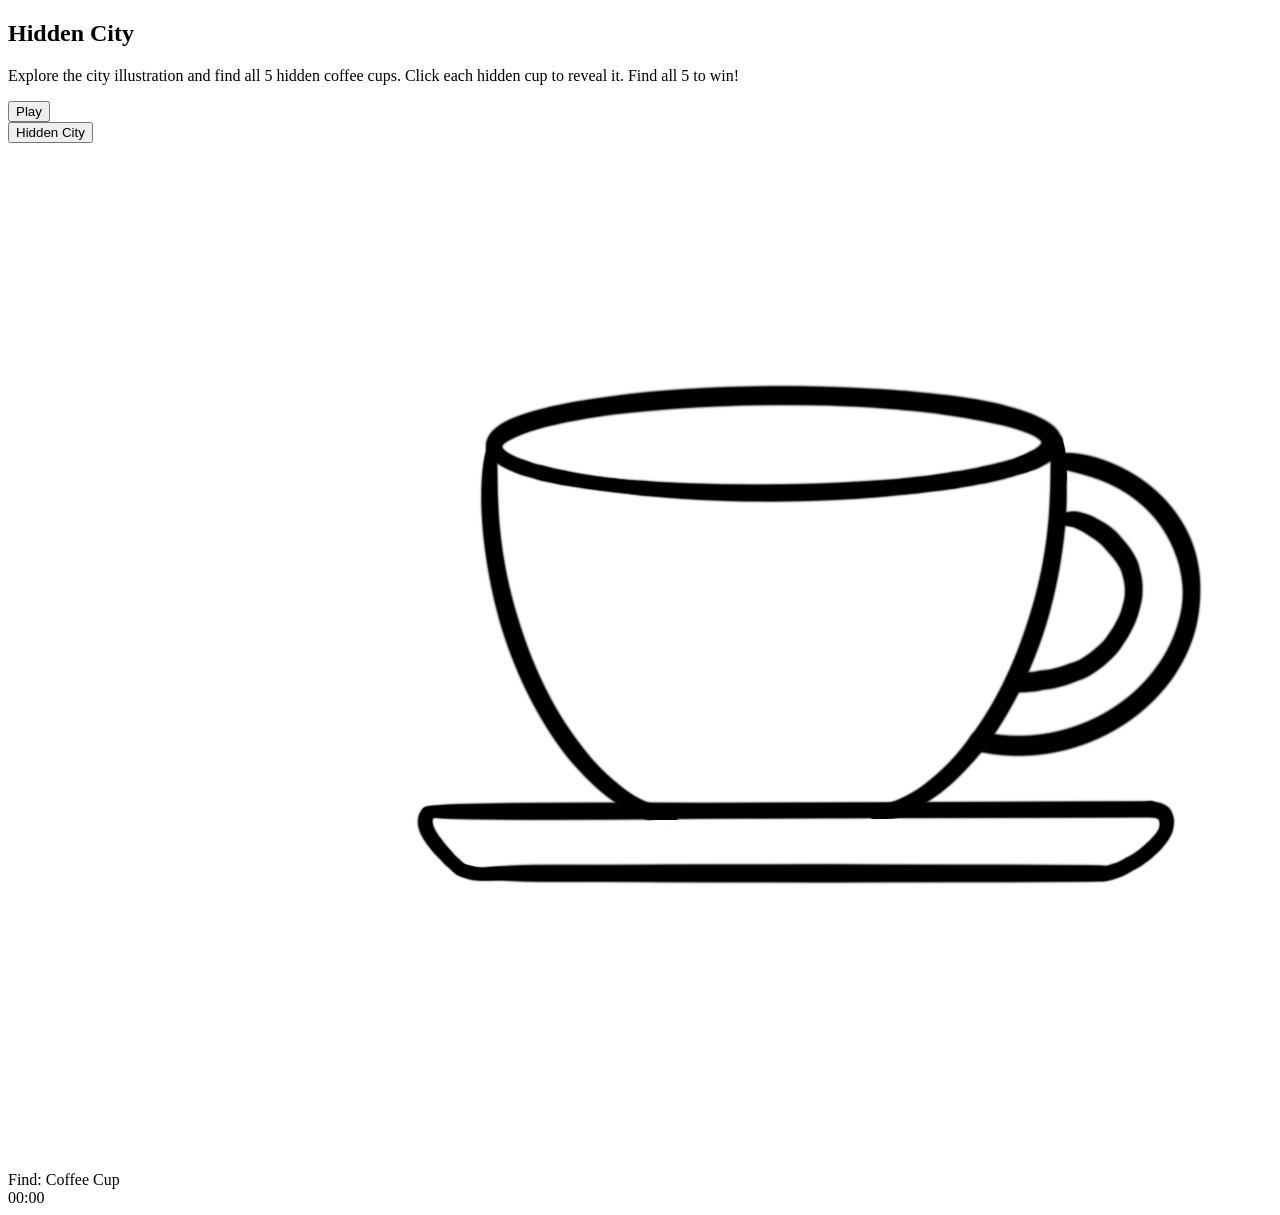
==== idex.html @ 5c89d824 "html build" ====
<!DOCTYPE html>
<html lang="en">
  <head>
    <meta charset="UTF-8" />
    <meta name="viewport" content="width=device-width, initial-scale=1.0" />
    <title>Hidden City - Prototype</title>
  </head>
  <body>
    <main class="app">
      <!-- Home page -->
      <section id="home-screen" class="screen">
        <div class="home-panel">
          <h1 id="title">Hidden City</h1>
          <p id="description">
            Explore the city illustration and find all 5 hidden coffee cups.
            Click each hidden cup to reveal it. Find all 5 to win!
          </p>
          <button id="start-button" class="start-button">Play</button>
        </div>
      </section>

      <!-- Game Page -->
      <section id="game-screen" class="screen hidden" aria-hidden="true">
        <div class="title-container">
          <header class="header-left">
            <button id="homeNav" class="home-nav" title="Back to Home">
              Hidden City
            </button>
            <div class="header-center">
              <div class="hint">
                <img src="hint.png" alt="Hint Icon" class="hint-icon" />
                <div class="hint-label">Find: Coffee Cup</div>
              </div>
            </div>
            <div class="header-right">
              <div id="timer" class="timer" aria-live="polite">00:00</div>
            </div>
          </header>

          <!-- game area -->
          <section class="game-area" id="game-area">
            <div class=""></div>
          </section>
        </div>
      </section>
    </main>
  </body>
</html>
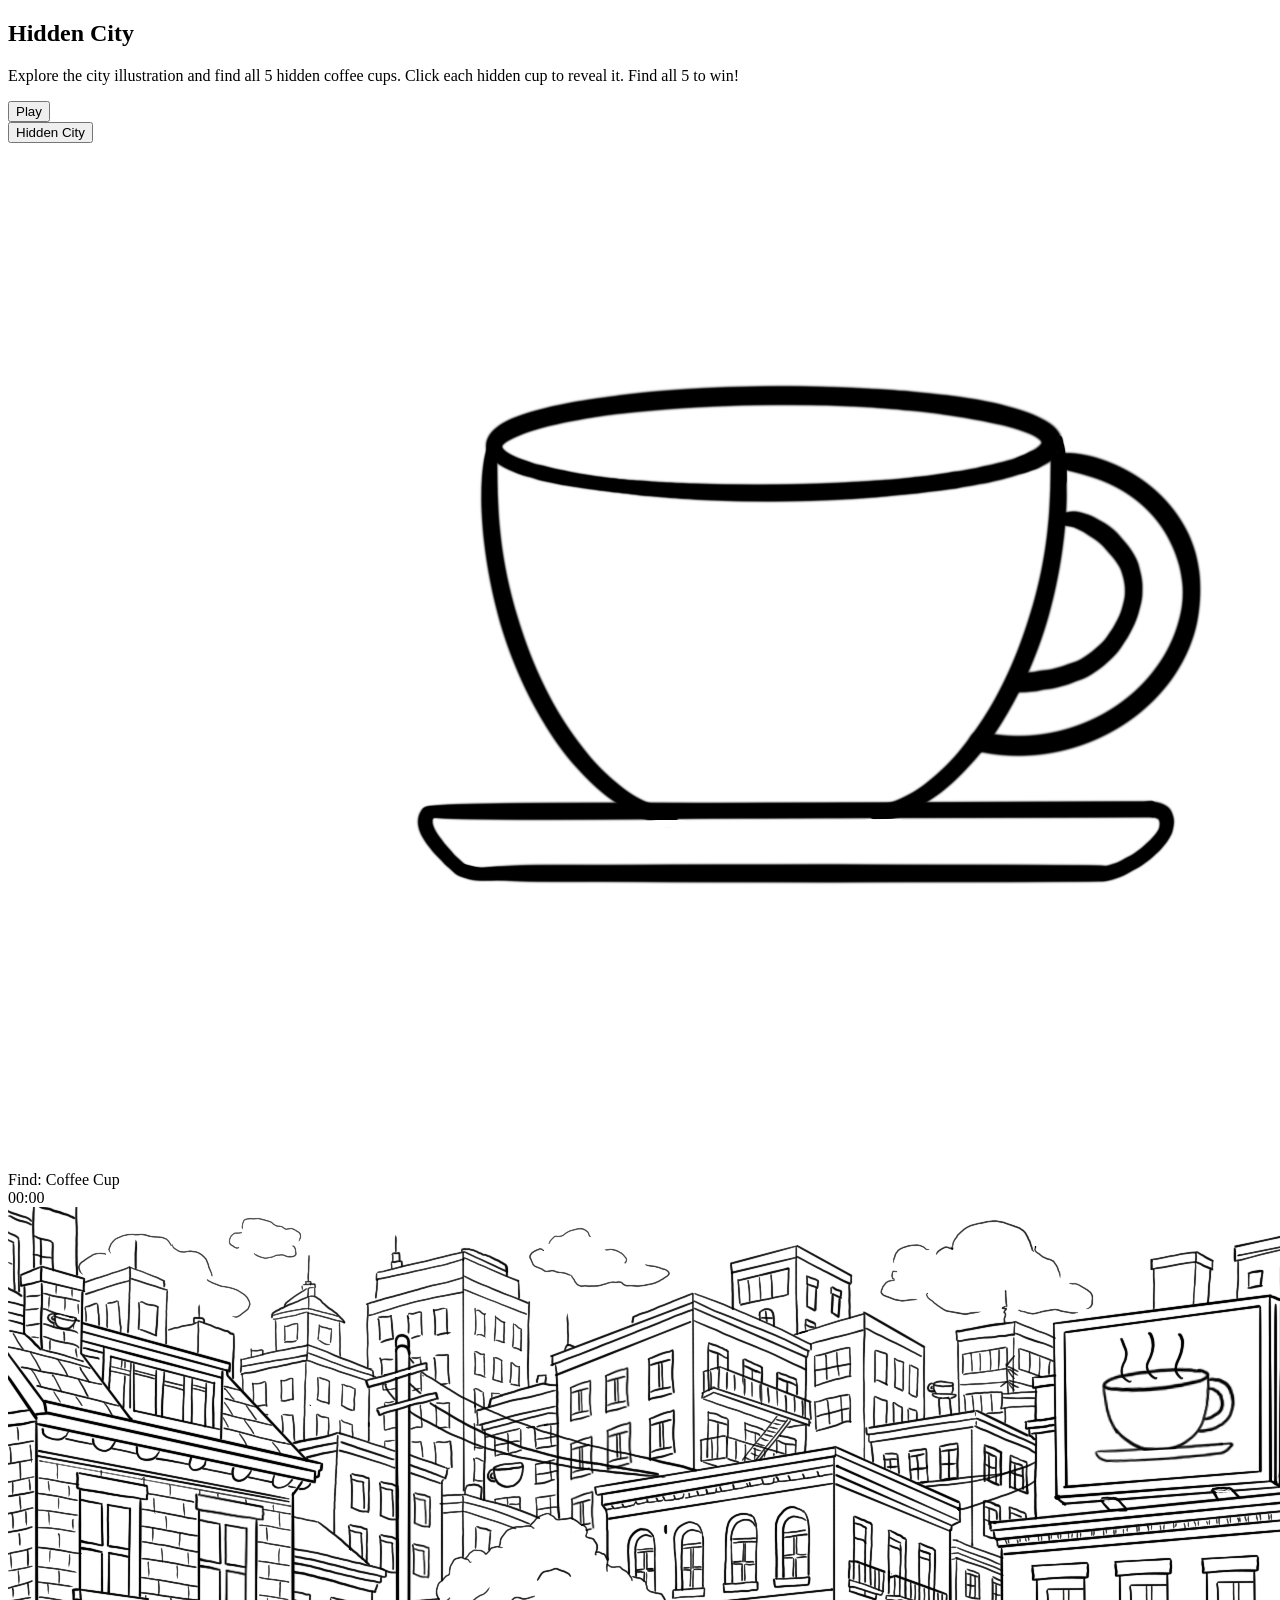
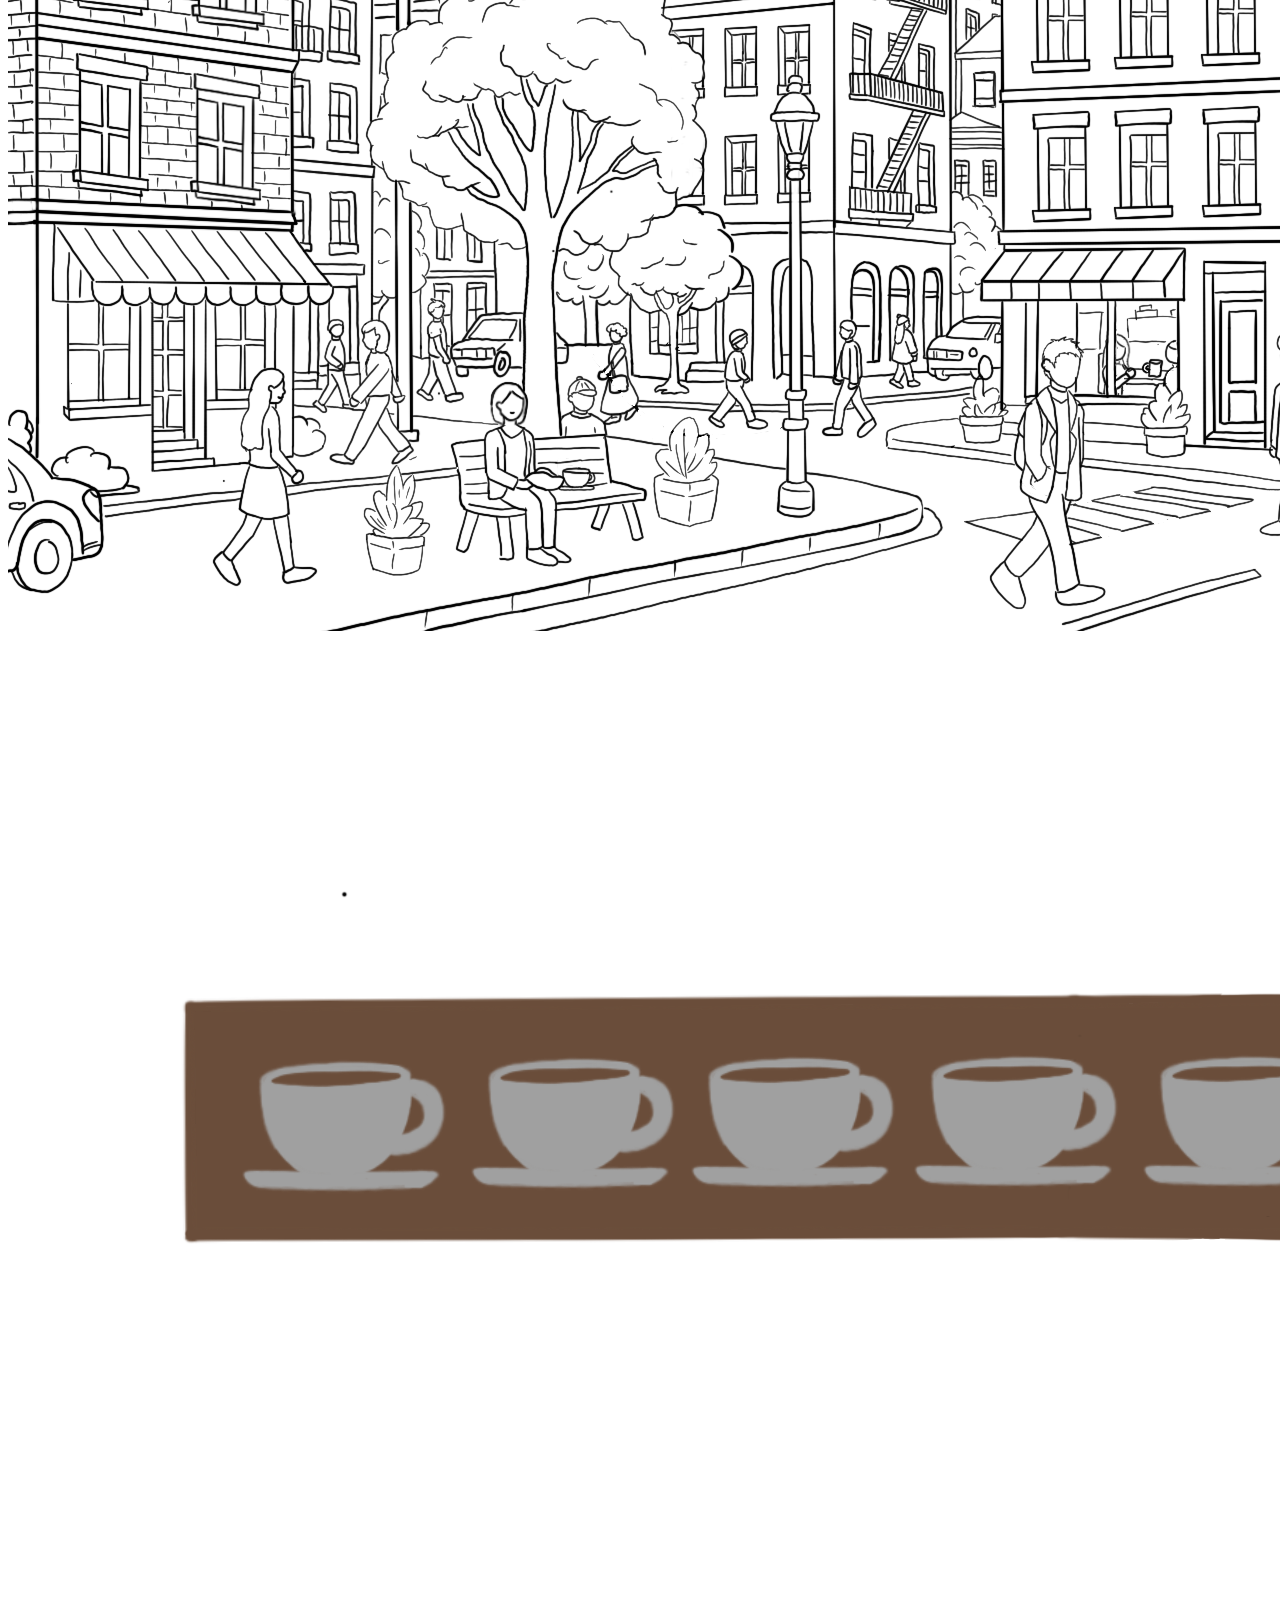
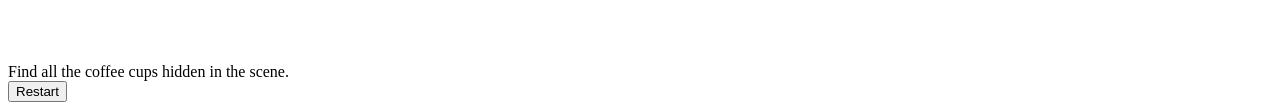
==== commit d880205e: "img upload" ====
--- a/idex.html
+++ b/idex.html
@@ -36,13 +36,44 @@
               <div id="timer" class="timer" aria-live="polite">00:00</div>
             </div>
           </header>
+        </div>
+        <!-- game area -->
+        <section class="game-area" id="game-area">
+          <div class="game-wrapper" id="game-wrapper">
+            <img
+              src="city-illustration.png"
+              alt="City Illustration"
+              class="city-illustration"
+            />
+            <div
+              id="hotspot-layer"
+              class="hotspot-layer"
+              aria-hidden="true"
+            ></div>
+          </div>
 
-          <!-- game area -->
-          <section class="game-area" id="game-area">
-            <div class=""></div>
-          </section>
-        </div>
+          <aside class="hud">
+            <div class="scoreboard">
+              <img
+                src="progress/progress.png"
+                alt="progress"
+                class="scoreboard-img"
+              />
+            </div>
+
+            <div class="message-area">
+              <div id="message" class="message">
+                Find all the coffee cups hidden in the scene.
+              </div>
+            </div>
+
+            <div class="controls">
+              <button id="resetBtn">Restart</button>
+            </div>
+          </aside>
+        </section>
       </section>
+      <!-- instruction -->
     </main>
   </body>
 </html>
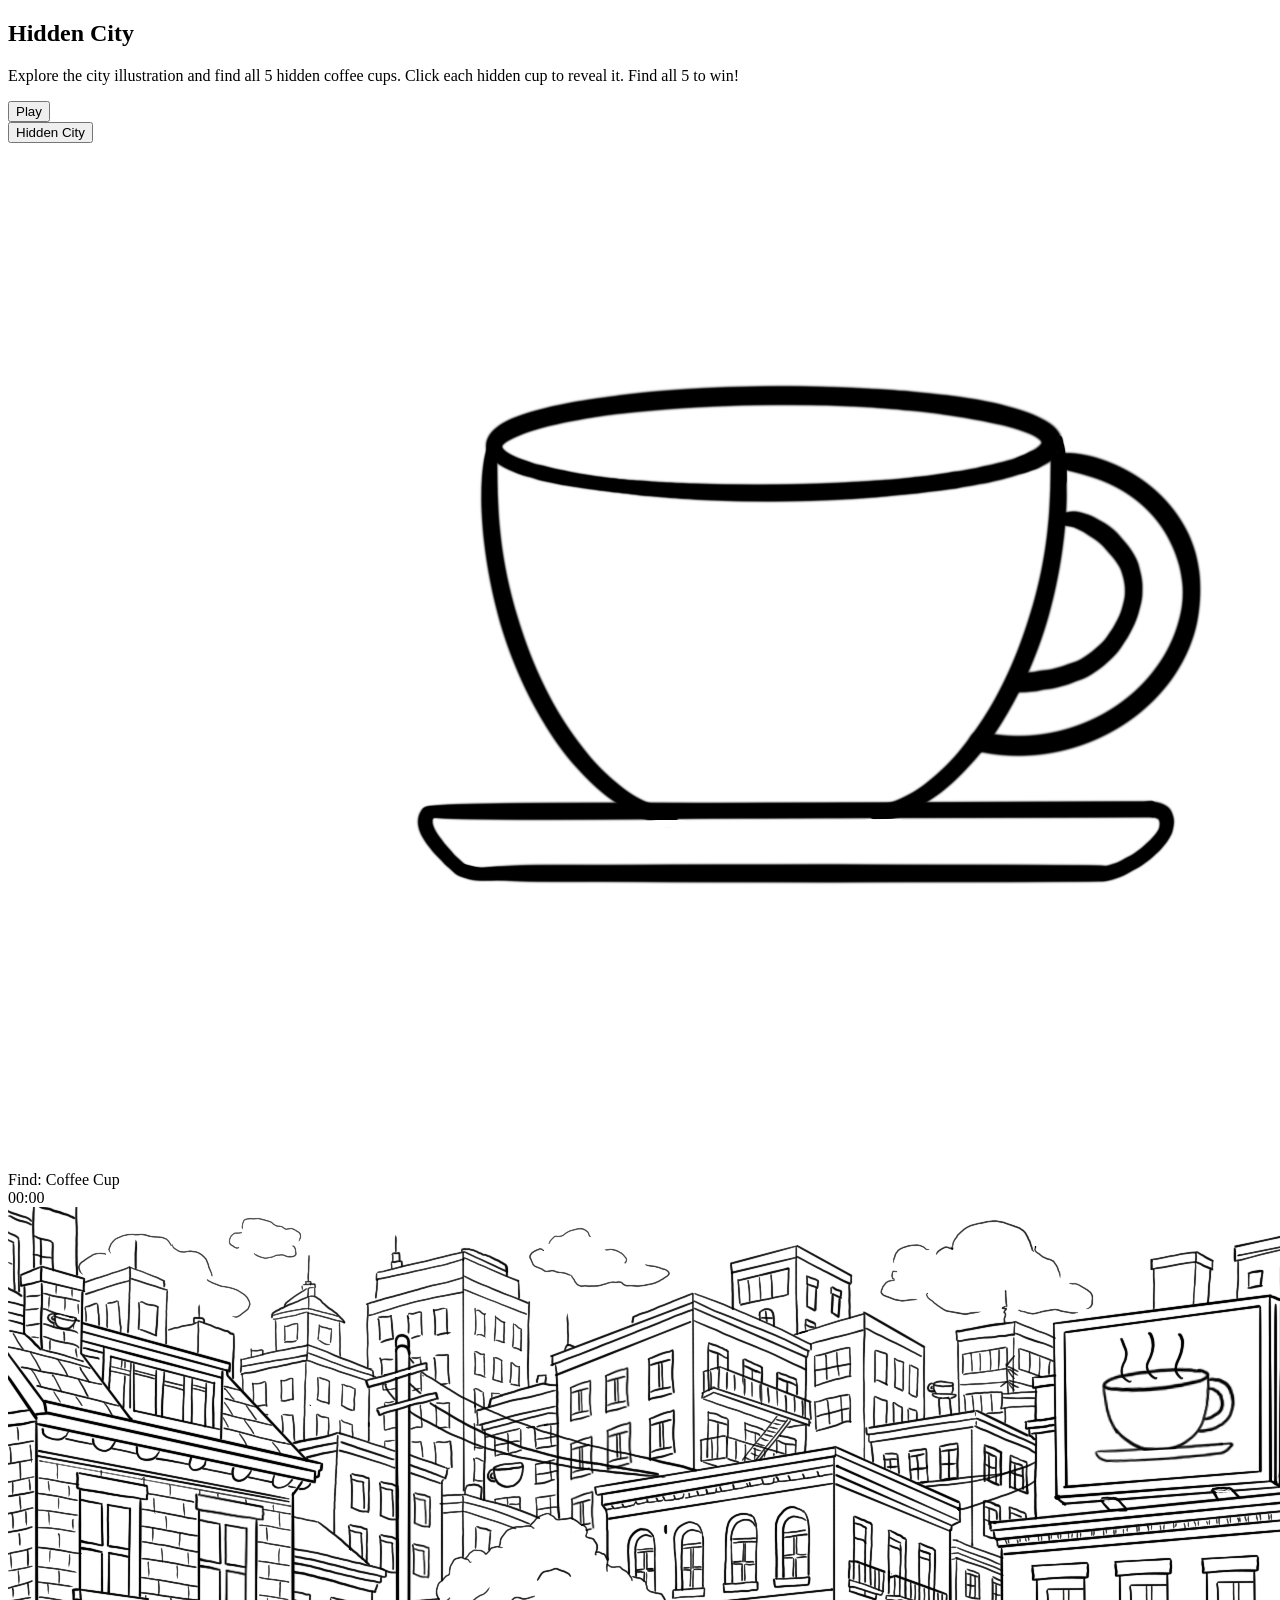
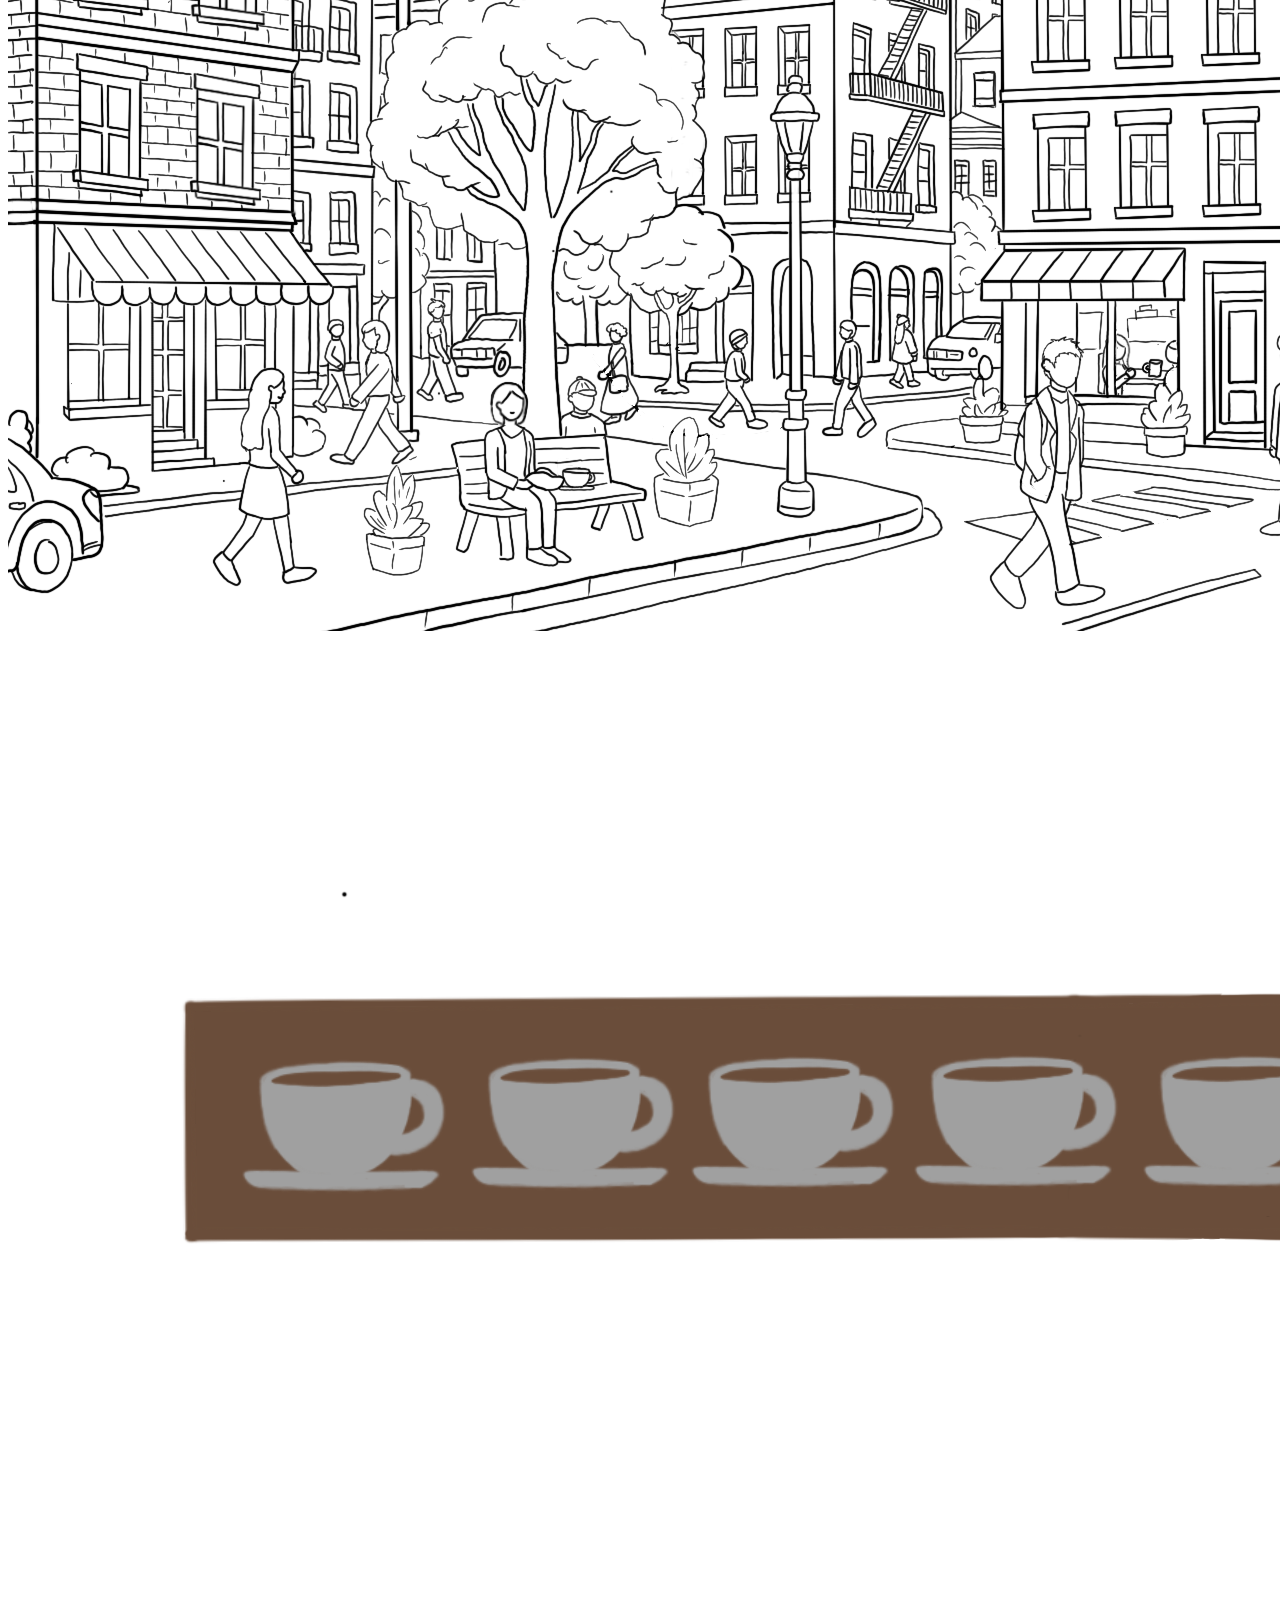
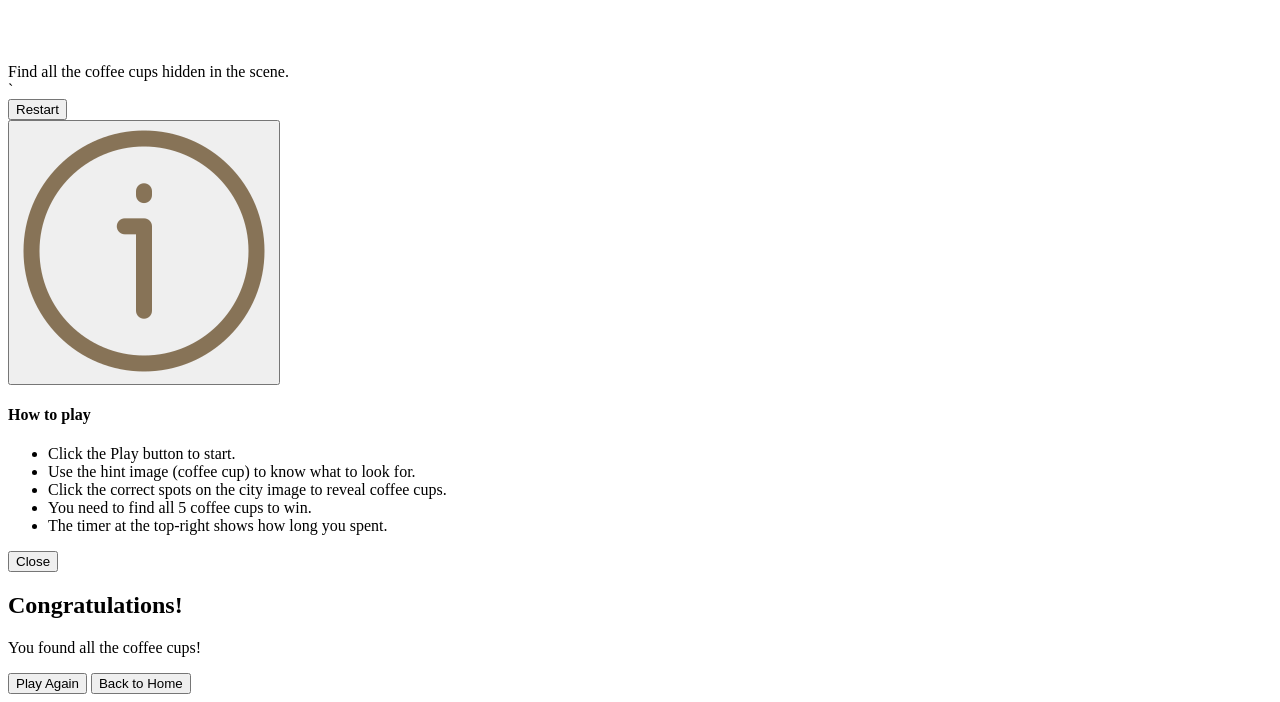
==== commit 9e8b806c: "html update" ====
--- a/idex.html
+++ b/idex.html
@@ -15,17 +15,19 @@
             Explore the city illustration and find all 5 hidden coffee cups.
             Click each hidden cup to reveal it. Find all 5 to win!
           </p>
-          <button id="start-button" class="start-button">Play</button>
+          <button id="start-button" class="btn">Play</button>
         </div>
       </section>
 
       <!-- Game Page -->
       <section id="game-screen" class="screen hidden" aria-hidden="true">
-        <div class="title-container">
-          <header class="header-left">
-            <button id="homeNav" class="home-nav" title="Back to Home">
-              Hidden City
-            </button>
+        <div class="game-container">
+          <header class="game-header">
+            <div class="header-left">
+              <button id="homeNav" class="home-nav" title="Back to Home">
+                Hidden City
+              </button>
+            </div>
             <div class="header-center">
               <div class="hint">
                 <img src="hint.png" alt="Hint Icon" class="hint-icon" />
@@ -37,9 +39,9 @@
             </div>
           </header>
         </div>
-        <!-- game area -->
+        <!-- Game area -->
         <section class="game-area" id="game-area">
-          <div class="game-wrapper" id="game-wrapper">
+          <div class="game-wrapper" id="image-wrapper">
             <img
               src="city-illustration.png"
               alt="City Illustration"
@@ -52,6 +54,7 @@
             ></div>
           </div>
 
+          <!-- Scoreboard -->
           <aside class="hud">
             <div class="scoreboard">
               <img
@@ -61,19 +64,62 @@
               />
             </div>
 
+            <!-- Message -->
             <div class="message-area">
               <div id="message" class="message">
                 Find all the coffee cups hidden in the scene.
               </div>
+              `
             </div>
 
+            <!-- Controls-->
             <div class="controls">
-              <button id="resetBtn">Restart</button>
+              <button id="resetBtn" class="btn">Restart</button>
             </div>
           </aside>
         </section>
       </section>
-      <!-- instruction -->
+      <!-- Instruction -->
+      <button
+        id="intructionBtn"
+        class="intructions-floating"
+        aria-expanded="false"
+        aria-controls="instructionsPanel"
+        aria-label="How to Play"
+      >
+        <img src="instruction.png" alt="Info" class="instructions-img" />
+      </button>
+
+      <!-- Instructions panel -->
+      <div id="instructionsPanel" class="instructions-panel hidden">
+        <h4 id="instrTitle">How to play</h4>
+        <ul>
+          <li>Click the Play button to start.</li>
+          <li>Use the hint image (coffee cup) to know what to look for.</li>
+          <li>
+            Click the correct spots on the city image to reveal coffee cups.
+          </li>
+          <li>You need to find all 5 coffee cups to win.</li>
+          <li>The timer at the top-right shows how long you spent.</li>
+        </ul>
+        <button id="instrcClose" class="btn small">Close</button>
+      </div>
+      <!-- Congratulations Panel -->
+      <div
+        id="congratsPanel"
+        class="congrats-panel hidden"
+        role="dialog"
+        aria-modal="true"
+        aria-labelledby="congratsTitle"
+        aria-describedby="congratsMessage"
+      >
+        <h2 id="congratsTitle">Congratulations!</h2>
+        <p id="congratsMessage">You found all the coffee cups!</p>
+        <div class="congrat-actions">
+          <button id="playAgainBtn" class="btn">Play Again</button>
+          <button id="backHome" class="btn muted">Back to Home</button>
+        </div>
+      </div>
     </main>
   </body>
 </html>
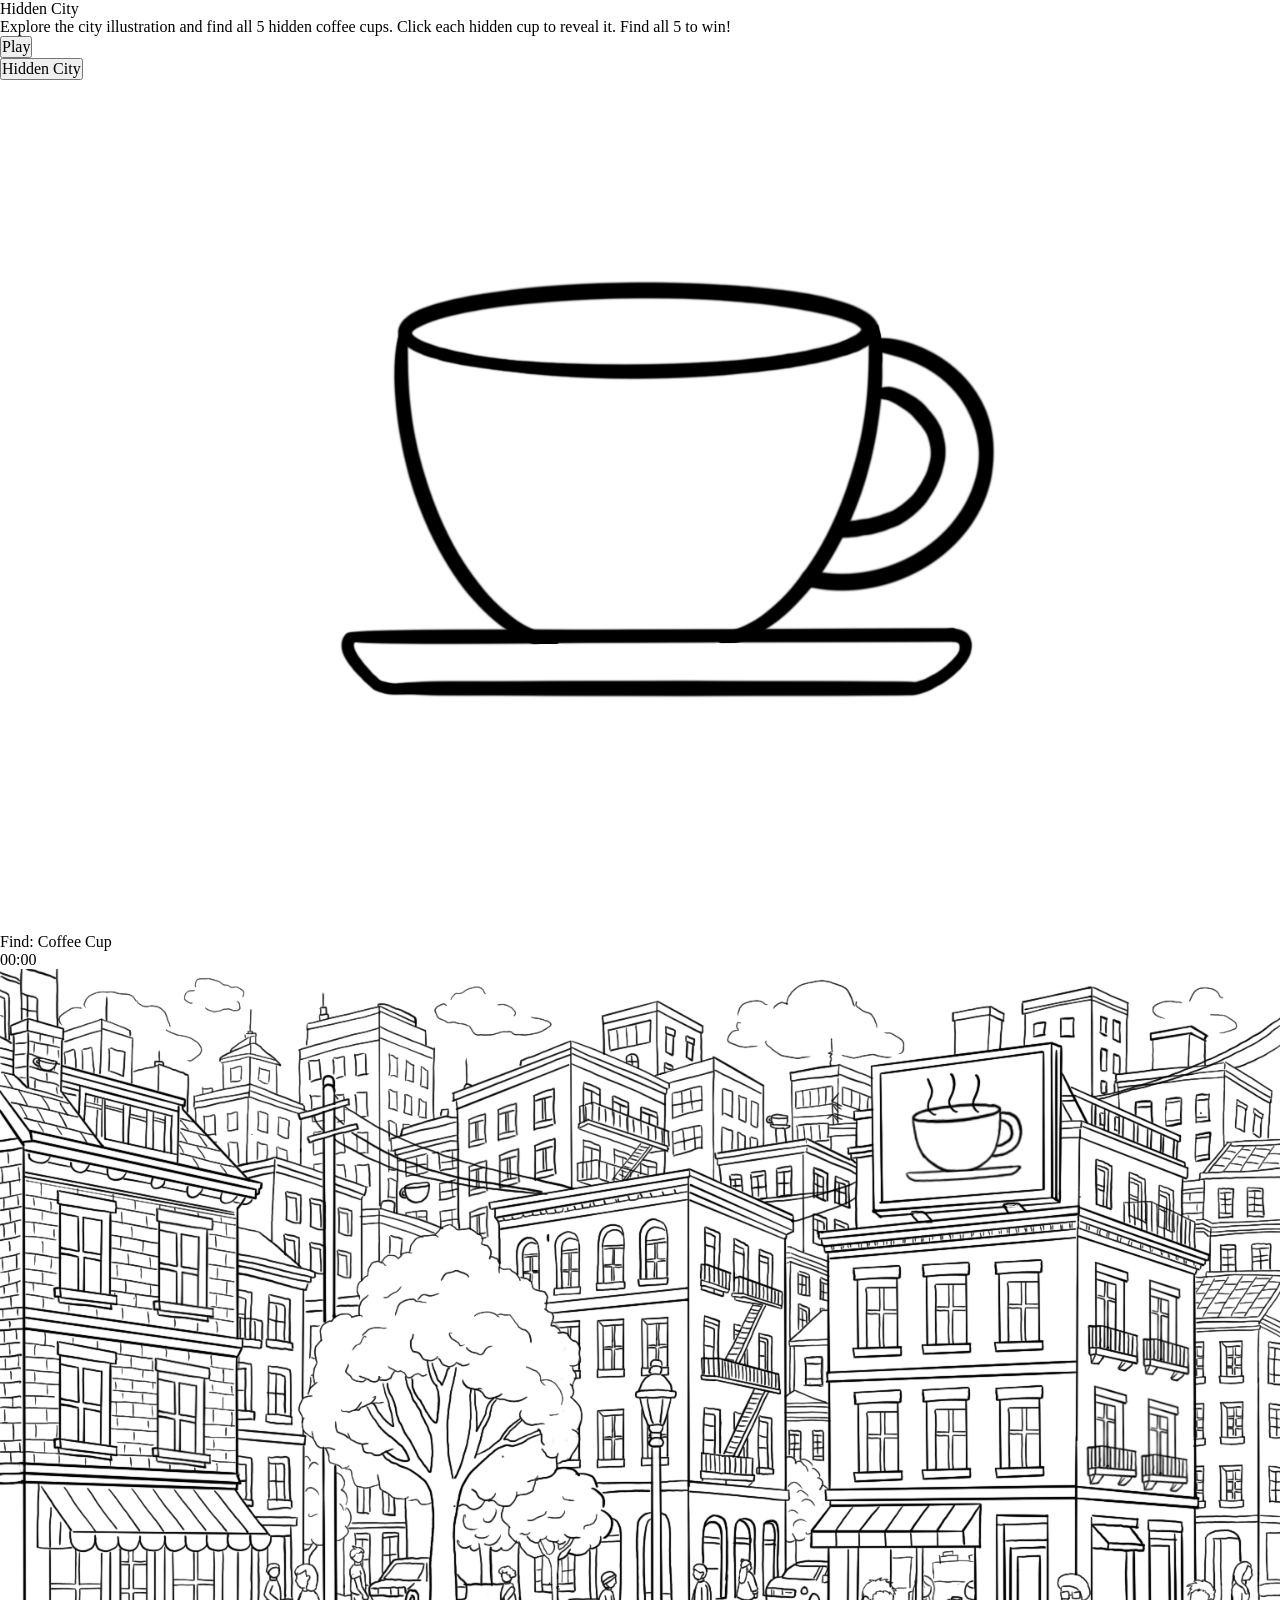
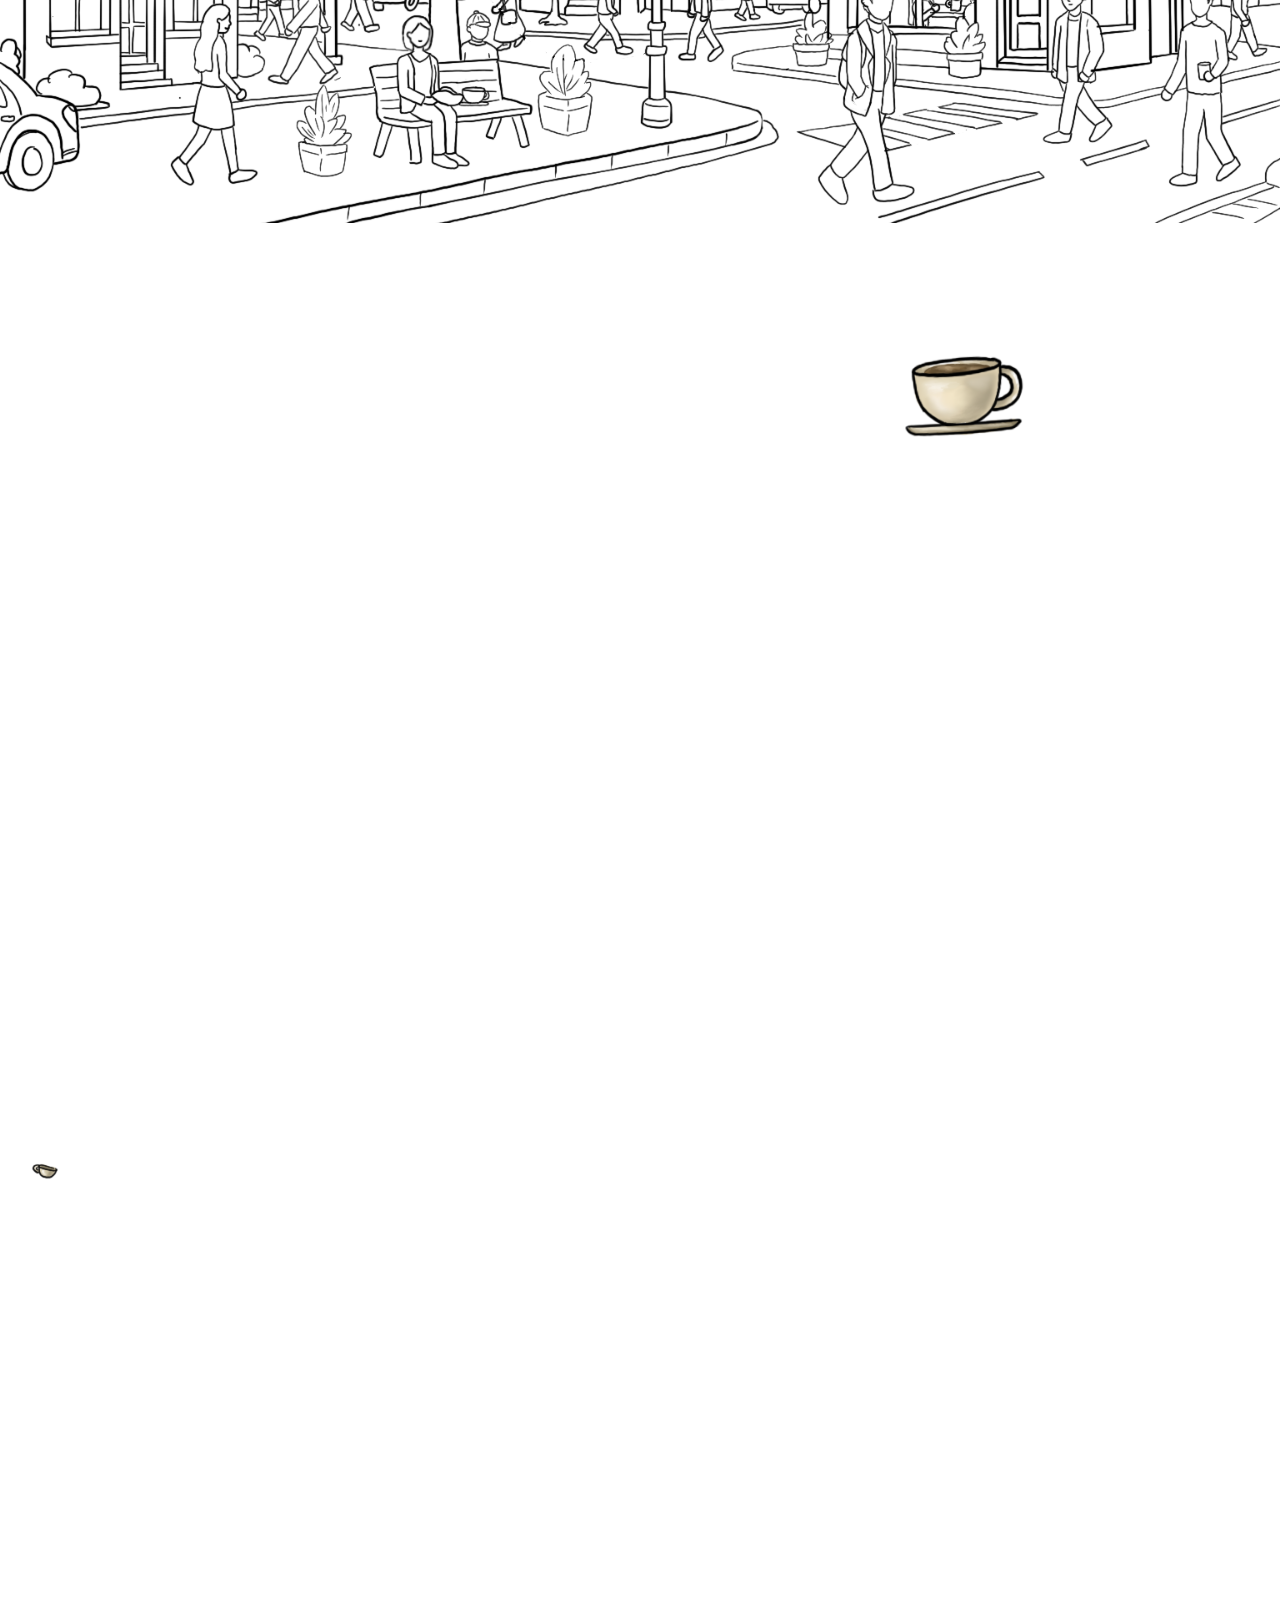
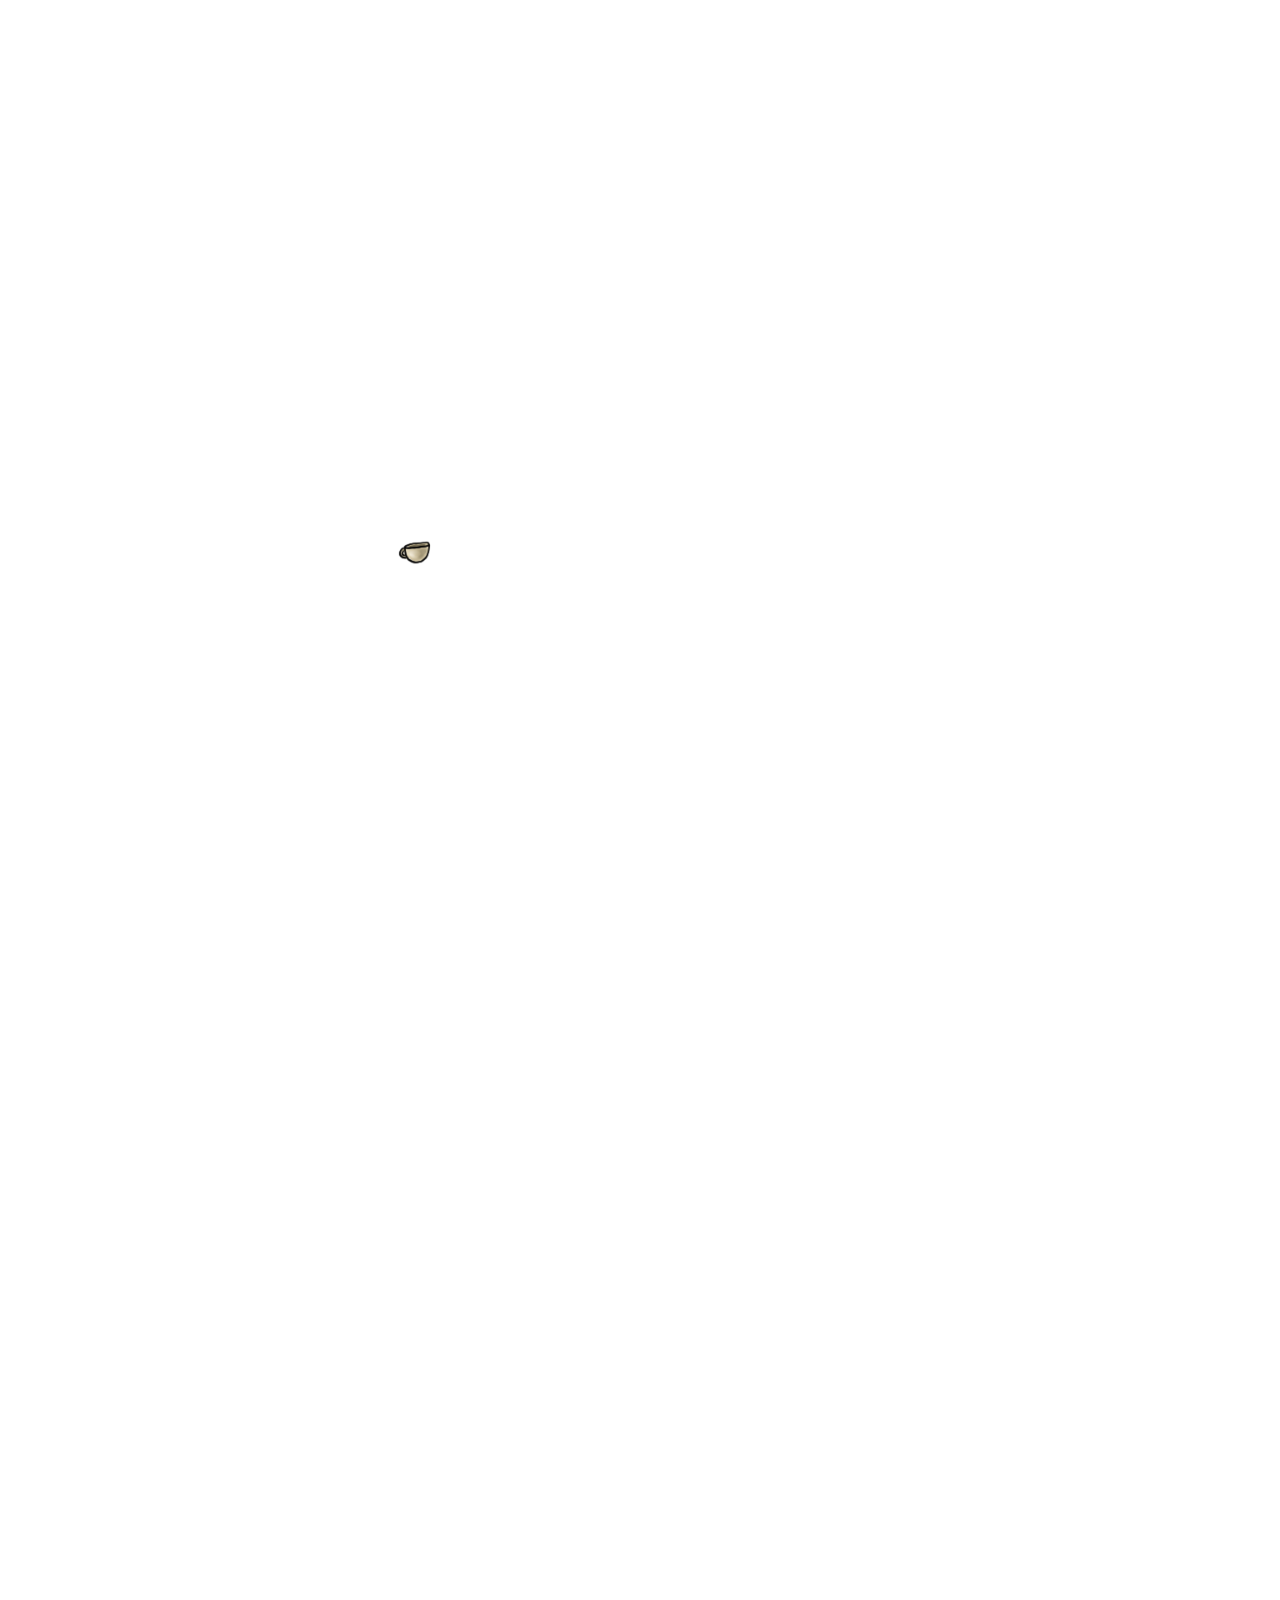
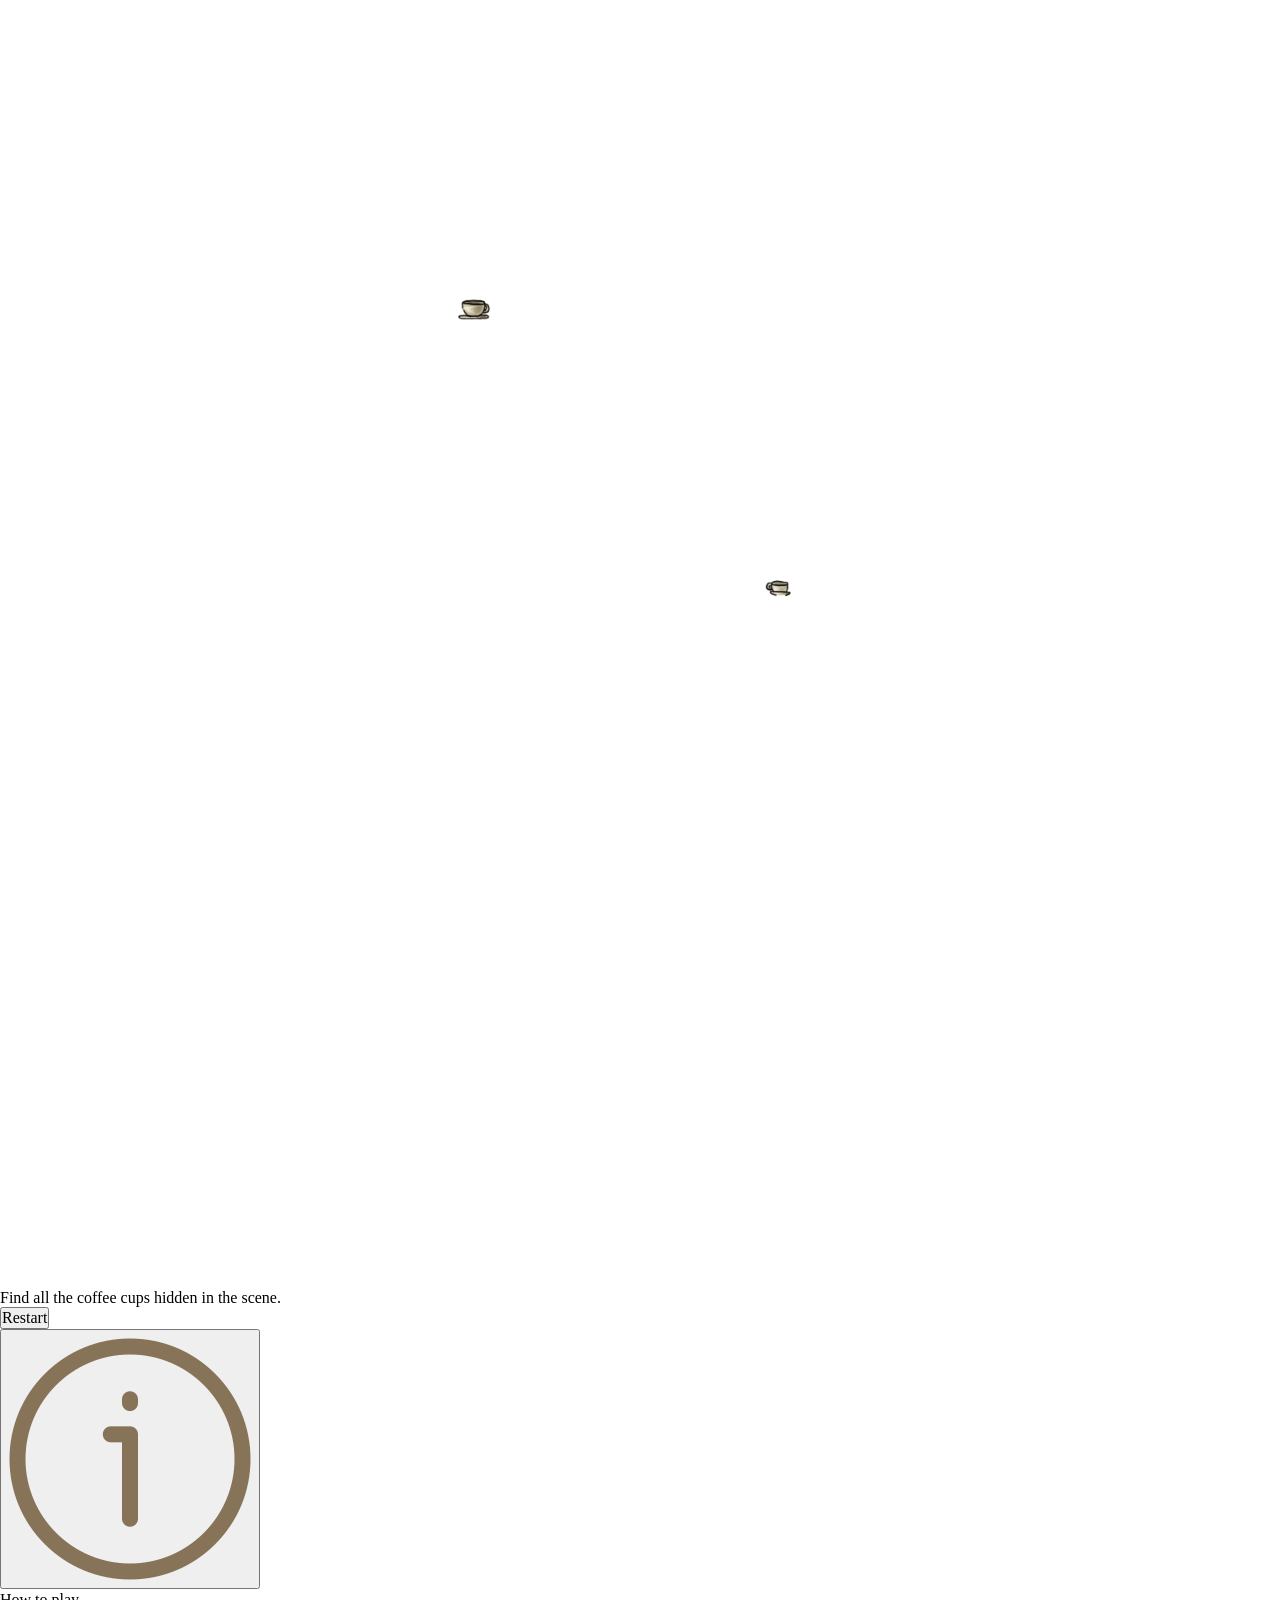
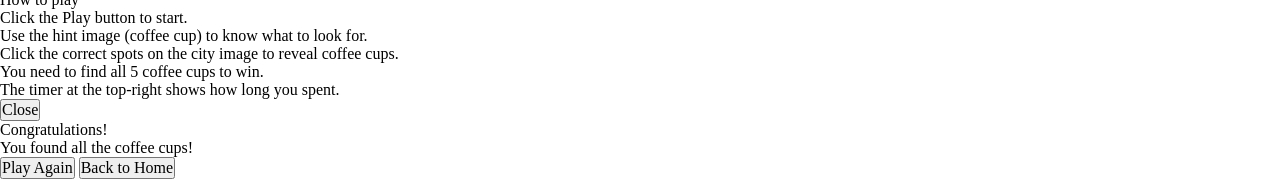
==== commit 6224fd5a: "javascript build" ====
--- a/idex.html
+++ b/idex.html
@@ -4,6 +4,9 @@
     <meta charset="UTF-8" />
     <meta name="viewport" content="width=device-width, initial-scale=1.0" />
     <title>Hidden City - Prototype</title>
+    <link rel="stylesheet" href="styles.css" />
+    <link rel="stylesheet" href="reset.css" />
+    <script src="script.js" defer></script>
   </head>
   <body>
     <main class="app">
@@ -47,6 +50,36 @@
               alt="City Illustration"
               class="city-illustration"
             />
+            <img
+              src="cups/cup1.png"
+              alt="Coffee Cup 1"
+              class="coffee-cup hidden"
+              id="cup-1"
+            />
+            <img
+              src="cups/cup2.png"
+              alt="Coffee Cup 2"
+              class="coffee-cup hidden"
+              id="cup-2"
+            />
+            <img
+              src="cups/cup3.png"
+              alt="Coffee Cup 3"
+              class="coffee-cup hidden"
+              id="cup-3"
+            />
+            <img
+              src="cups/cup4.png"
+              alt="Coffee Cup 4"
+              class="coffee-cup hidden"
+              id="cup-4"
+            />
+            <img
+              src="cups/cup5.png"
+              alt="Coffee Cup 5"
+              class="coffee-cup hidden"
+              id="cup-5"
+            />
             <div
               id="hotspot-layer"
               class="hotspot-layer"
@@ -57,11 +90,7 @@
           <!-- Scoreboard -->
           <aside class="hud">
             <div class="scoreboard">
-              <img
-                src="progress/progress.png"
-                alt="progress"
-                class="scoreboard-img"
-              />
+              <div id="progress-container" class="progress-container"></div>
             </div>
 
             <!-- Message -->
@@ -69,7 +98,6 @@
               <div id="message" class="message">
                 Find all the coffee cups hidden in the scene.
               </div>
-              `
             </div>
 
             <!-- Controls-->
@@ -115,6 +143,7 @@
       >
         <h2 id="congratsTitle">Congratulations!</h2>
         <p id="congratsMessage">You found all the coffee cups!</p>
+        <p id="congratsTime" class="congrats-time"></p>
         <div class="congrat-actions">
           <button id="playAgainBtn" class="btn">Play Again</button>
           <button id="backHome" class="btn muted">Back to Home</button>
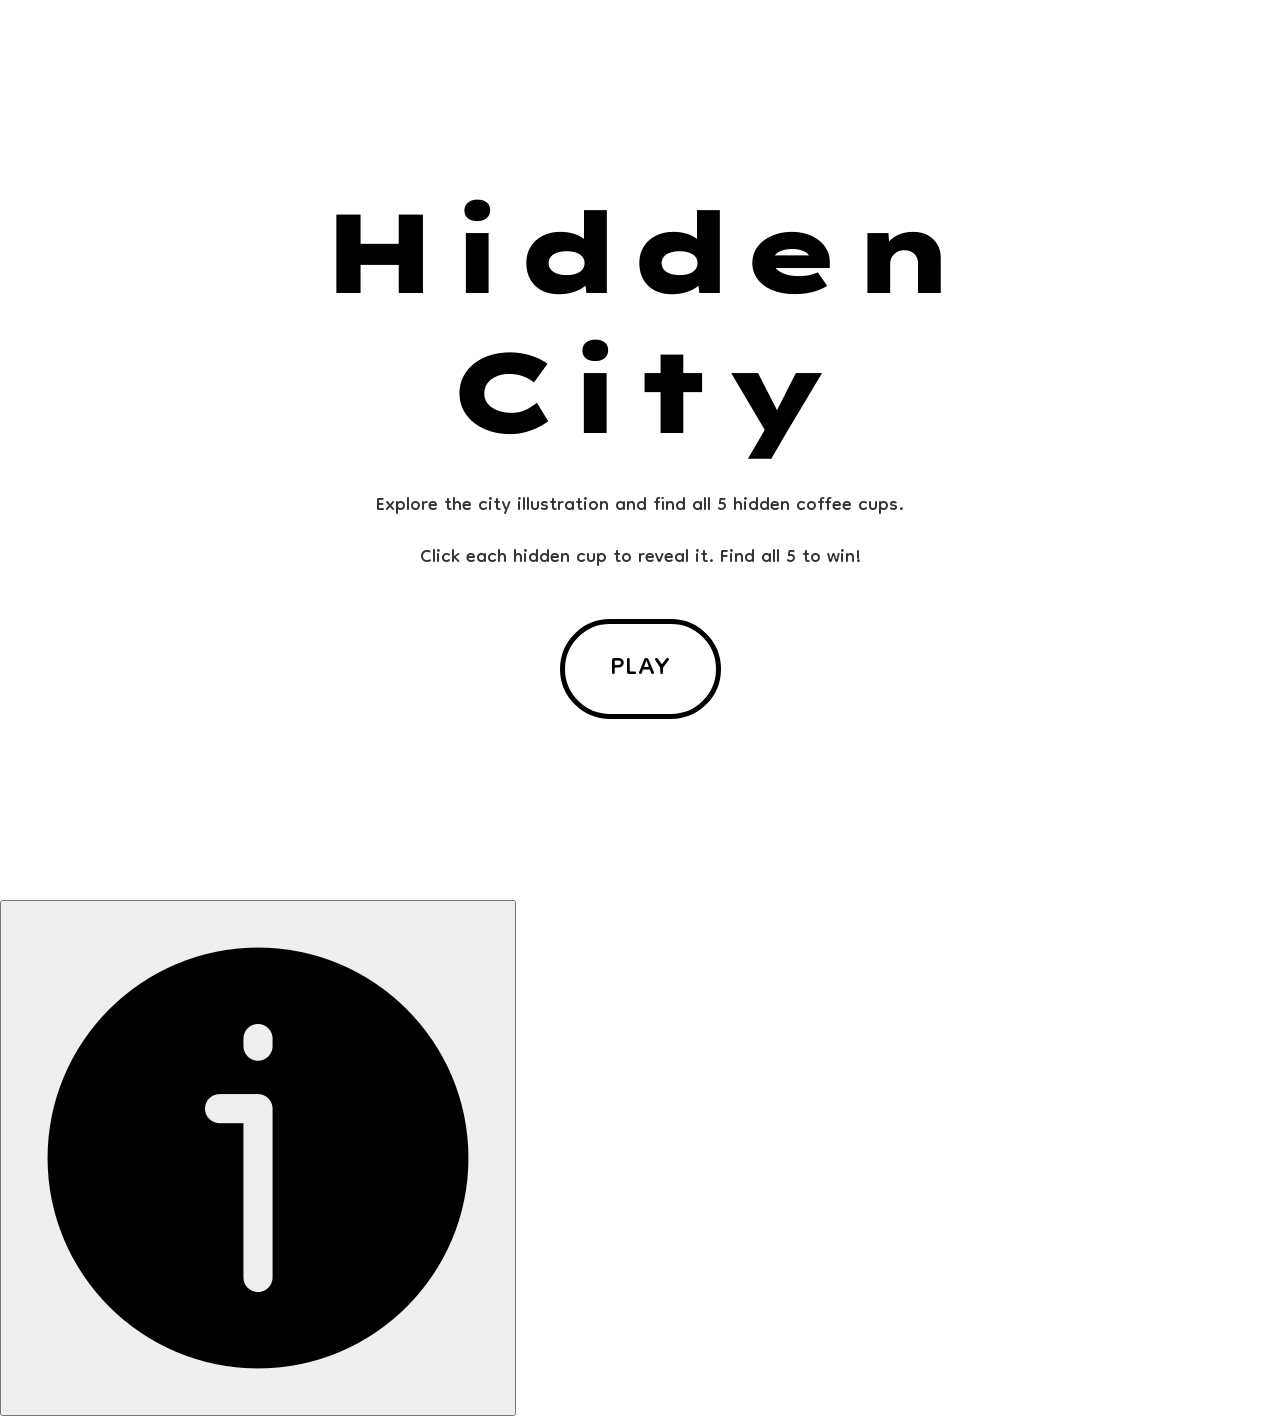
==== commit 4270651f: "javascript update" ====
--- a/idex.html
+++ b/idex.html
@@ -4,9 +4,15 @@
     <meta charset="UTF-8" />
     <meta name="viewport" content="width=device-width, initial-scale=1.0" />
     <title>Hidden City - Prototype</title>
-    <link rel="stylesheet" href="styles.css" />
+    <link rel="stylesheet" href="style.css" />
     <link rel="stylesheet" href="reset.css" />
     <script src="script.js" defer></script>
+    <link rel="preconnect" href="https://fonts.googleapis.com" />
+    <link rel="preconnect" href="https://fonts.gstatic.com" crossorigin />
+    <link
+      href="https://fonts.googleapis.com/css2?family=Dongle&family=Lexend+Zetta:wght@100..900&display=swap"
+      rel="stylesheet"
+    />
   </head>
   <body>
     <main class="app">
@@ -49,6 +55,7 @@
               src="city-illustration.png"
               alt="City Illustration"
               class="city-illustration"
+              id="city-image"
             />
             <img
               src="cups/cup1.png"
@@ -109,7 +116,7 @@
       </section>
       <!-- Instruction -->
       <button
-        id="intructionBtn"
+        id="instructionsBtn"
         class="intructions-floating"
         aria-expanded="false"
         aria-controls="instructionsPanel"
@@ -130,7 +137,7 @@
           <li>You need to find all 5 coffee cups to win.</li>
           <li>The timer at the top-right shows how long you spent.</li>
         </ul>
-        <button id="instrcClose" class="btn small">Close</button>
+        <button id="instrClose" class="btn small">Close</button>
       </div>
       <!-- Congratulations Panel -->
       <div
@@ -146,7 +153,7 @@
         <p id="congratsTime" class="congrats-time"></p>
         <div class="congrat-actions">
           <button id="playAgainBtn" class="btn">Play Again</button>
-          <button id="backHome" class="btn muted">Back to Home</button>
+          <button id="backHomeBtn" class="btn muted">Back to Home</button>
         </div>
       </div>
     </main>
--- a/style.css
+++ b/style.css
@@ -0,0 +1,239 @@
+* {
+  margin: 0;
+  padding: 0;
+  box-sizing: border-box;
+}
+
+body {
+  font-family: "Dongle", sans-serif;
+  font-weight: 400;
+  font-style: normal;
+  background: #ffffff;
+  min-height: 100vh;
+  overflow-x: hidden;
+}
+
+.app {
+  min-height: 100vh;
+  position: relative;
+}
+
+/* screen management */
+.screen {
+  min-height: 100vh;
+  display: flex;
+  align-items: center;
+  justify-content: center;
+  padding: 20px;
+}
+
+.hidden {
+  display: none !important;
+}
+
+/* Home Screen */
+.home-panel {
+  background: #ffffff;
+  padding: 60px 80px;
+  border-radius: 30px;
+  box-shadow: 0 20px 60px rgba(0, 0, 0, 0, 15);
+  text-align: center;
+  max-width: 700px;
+  margin: 20px;
+  animation: fadeInUP 0.6s ease-out;
+}
+
+@keyframes fadeInUP {
+  from {
+    opacity: 0;
+    transform: translateY(30px);
+  }
+  to {
+    opacity: 1;
+    transform: translateY(0);
+  }
+}
+
+#title {
+  font-size: 7rem;
+  color: black;
+  margin-bottom: 20px;
+  letter-spacing: 1px;
+  background-size: text;
+  font-family: "Lexend Zetta", sans-serif;
+  font-optical-sizing: auto;
+  font-weight: 900;
+  font-style: normal;
+
+  display: flex;
+  justify-content: center;
+}
+
+#description {
+  font-size: 1.8rem;
+  color: #333;
+  margin-bottom: 35px;
+  line-height: 1.8;
+}
+
+/* Buttons */
+.btn {
+  background-color: #fff;
+  border: 5px solid #000000;
+  color: #000000;
+  padding: 16px 45px;
+  font-size: 2.5rem;
+  border-radius: 50px;
+  cursor: pointer;
+  transition: all 0.3s ease;
+
+  text-transform: uppercase;
+  letter-spacing: 0.5px;
+}
+
+.btn:hover {
+  transform: translateY(-3px);
+  box-shadow: 0 6px 25px rgba(0, 0, 0, 0.6);
+}
+
+.btn:active {
+  transform: translateY(-1px);
+}
+
+.btn.small {
+  padding: 12px 35px;
+  font-size: 1.4rem;
+}
+
+#resetBtn {
+  padding: 16px 45px;
+  font-size: 1.15rem;
+}
+
+/* game-screen */
+#game-screen {
+  display: block;
+  padding: 0;
+  min-height: 100vh;
+}
+
+#game-container {
+  width: 100%;
+}
+
+/* game-header */
+.game-header {
+  background: rgb(255, 255, 255);
+  color: #000000;
+  padding: 20px 40px;
+  display: flex;
+  justify-content: space-between;
+  align-items: center;
+
+  position: sticky;
+  top: 0;
+  z-index: 50;
+}
+
+.header-left,
+.header-right,
+.header-center {
+  flex: 1;
+}
+
+.header-left {
+  display: flex;
+  justify-content: flex-start;
+}
+.header-center {
+  display: flex;
+  justify-content: flex-start;
+}
+.header-right {
+  display: flex;
+  justify-content: flex-end;
+}
+
+.home-nav {
+  background: none;
+  border: none;
+  font-size: 1.3rem;
+  cursor: pointer;
+  padding: 8px 16px;
+  border-radius: 8px;
+  transition: all 0.2s;
+}
+
+.home-nav:hover {
+  background: #f0f0f0;
+  color: #333;
+}
+
+.hint {
+  display: flex;
+  align-items: center;
+  gap: 12px;
+  padding: 12px 24px;
+  border: 2px solid #000000;
+  border-radius: 30px;
+  box-shadow: 0 2px 8px rgba(124, 124, 123, 0.2);
+}
+
+.hint-icon {
+  width: 35px;
+  height: 35px;
+  filter: drop-shadow(0 2px 4px rgba(0, 0, 0, 0.1));
+}
+
+.hint-label {
+  font-weight: 700;
+  color: #000000;
+  font-size: 1.05rem;
+}
+
+.timer {
+  font-weight: 700;
+  color: #000000;
+  font-size: 1.8rem;
+  font-family: "Courier New", monospace;
+  background: #f8f9fa;
+  padding: 8px 20px;
+  border-radius: 15px;
+  border: 2px solid #e9ecef;
+  min-width: 100px;
+  text-align: center;
+}
+
+/* Game Area */
+.game-area {
+  display: flex;
+  gap: 25px;
+  padding: 25px;
+  max-width: 1600px;
+  margin: 0 auto;
+  align-items: flex-start;
+}
+
+.game-wrapper {
+  flex: 1;
+  position: relative;
+  background: white;
+  border-radius: 20px;
+  overflow: hidden;
+  border: 3px solid #000000;
+}
+
+.city-illustration {
+  width: 100%;
+  height: auto;
+  display: block;
+}
+
+.hotspot-layer {
+  position: absolute;
+  top: 0;
+  left: 0;
+  width: 100%;
+  height: 100%;
+  pointer-events: none;
+}
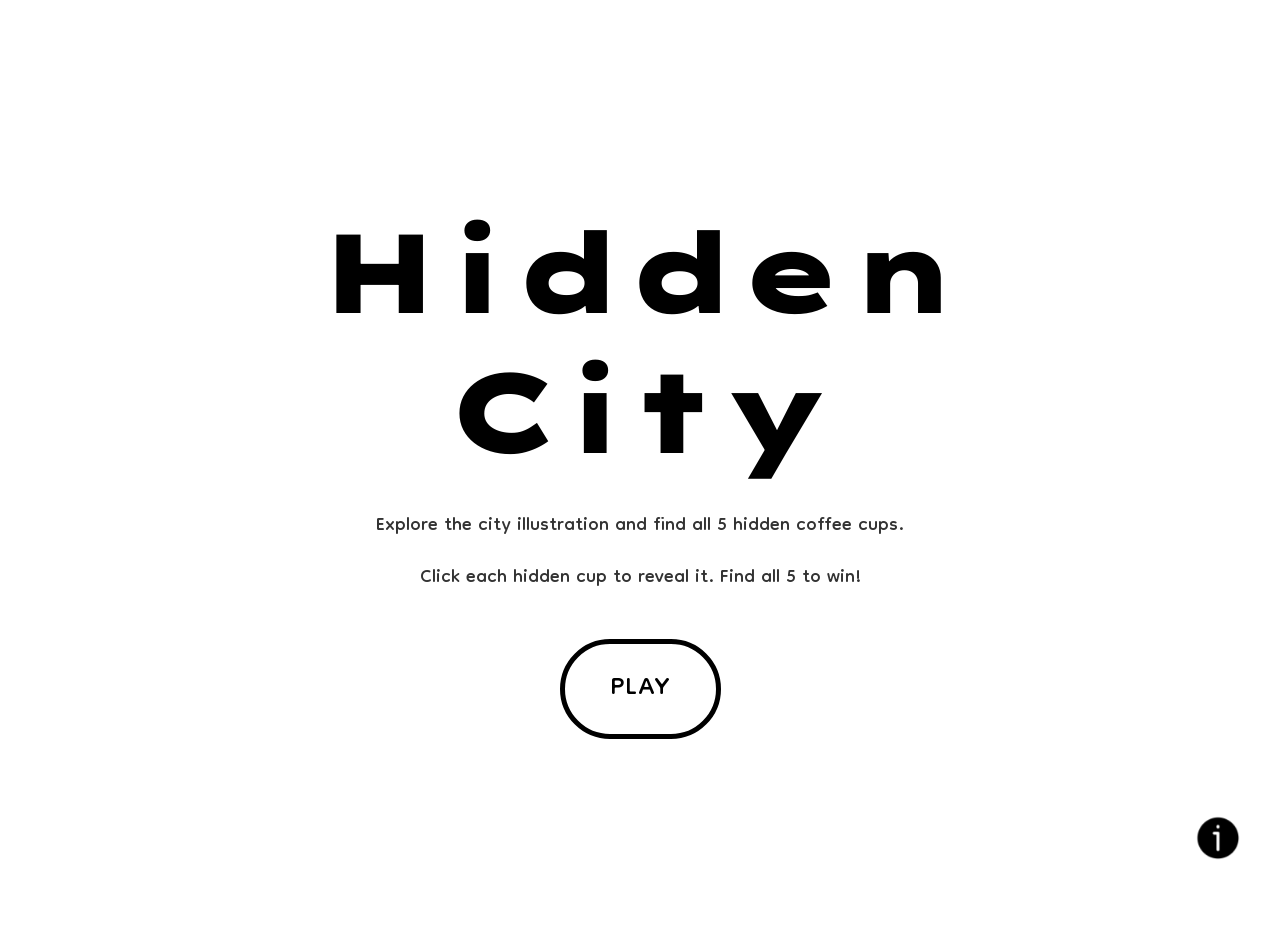
==== commit 9dbaf94c: "css build" ====
--- a/idex.html
+++ b/idex.html
@@ -10,7 +10,7 @@
     <link rel="preconnect" href="https://fonts.googleapis.com" />
     <link rel="preconnect" href="https://fonts.gstatic.com" crossorigin />
     <link
-      href="https://fonts.googleapis.com/css2?family=Dongle&family=Lexend+Zetta:wght@100..900&display=swap"
+      href="https://fonts.googleapis.com/css2?family=Dongle&family=Lexend+Zetta:wght@100..900&family=Readex+Pro:wght@160..700&display=swap"
       rel="stylesheet"
     />
   </head>
@@ -117,7 +117,7 @@
       <!-- Instruction -->
       <button
         id="instructionsBtn"
-        class="intructions-floating"
+        class="instructions-floating"
         aria-expanded="false"
         aria-controls="instructionsPanel"
         aria-label="How to Play"
--- a/style.css
+++ b/style.css
@@ -16,6 +16,9 @@
 .app {
   min-height: 100vh;
   position: relative;
+  align-items: center;
+  justify-content: center;
+  padding: 20px;
 }
 
 /* screen management */
@@ -86,7 +89,6 @@
   border-radius: 50px;
   cursor: pointer;
   transition: all 0.3s ease;
-
   text-transform: uppercase;
   letter-spacing: 0.5px;
 }
@@ -102,12 +104,23 @@
 
 .btn.small {
   padding: 12px 35px;
-  font-size: 1.4rem;
+  font-size: 1.15rem;
 }
 
 #resetBtn {
   padding: 16px 45px;
-  font-size: 1.15rem;
+  font-size: 2rem;
+}
+#backHomeBtn {
+  font-size: 2rem;
+  background-color: #ffffff;
+  border: 3px solid #000000;
+}
+
+#playAgainBtn {
+  font-size: 2rem;
+  background-color: #ffffff;
+  border: 3px solid #000000;
 }
 
 /* game-screen */
@@ -125,11 +138,10 @@
 .game-header {
   background: rgb(255, 255, 255);
   color: #000000;
-  padding: 20px 40px;
+  padding: 20px 20px;
   display: flex;
   justify-content: space-between;
   align-items: center;
-
   position: sticky;
   top: 0;
   z-index: 50;
@@ -147,7 +159,7 @@
 }
 .header-center {
   display: flex;
-  justify-content: flex-start;
+  justify-content: center;
 }
 .header-right {
   display: flex;
@@ -157,11 +169,16 @@
 .home-nav {
   background: none;
   border: none;
-  font-size: 1.3rem;
+  font-size: 4rem;
   cursor: pointer;
   padding: 8px 16px;
   border-radius: 8px;
   transition: all 0.2s;
+  font-family: "Readex Pro", sans-serif;
+  font-optical-sizing: auto;
+  font-weight: 800;
+  font-style: normal;
+  font-variation-settings: "HEXP" 0;
 }
 
 .home-nav:hover {
@@ -173,28 +190,29 @@
   display: flex;
   align-items: center;
   gap: 12px;
-  padding: 12px 24px;
+  padding: 10px 22px;
   border: 2px solid #000000;
   border-radius: 30px;
   box-shadow: 0 2px 8px rgba(124, 124, 123, 0.2);
 }
 
 .hint-icon {
-  width: 35px;
-  height: 35px;
+  width: 100px;
+  height: 70px;
   filter: drop-shadow(0 2px 4px rgba(0, 0, 0, 0.1));
 }
 
 .hint-label {
   font-weight: 700;
   color: #000000;
-  font-size: 1.05rem;
+  font-size: 2rem;
+  padding-right: 13px;
 }
 
 .timer {
   font-weight: 700;
   color: #000000;
-  font-size: 1.8rem;
+  font-size: 2.3rem;
   font-family: "Courier New", monospace;
   background: #f8f9fa;
   padding: 8px 20px;
@@ -237,3 +255,250 @@
   height: 100%;
   pointer-events: none;
 }
+
+.coffee-cup {
+  position: absolute;
+  pointer-events: none;
+  object-fit: contain;
+  z-index: 15;
+  opacity: 0;
+  transition: opacity 0.6s ease-out;
+}
+
+.coffee-cup.found {
+  opacity: 1;
+  transform: fadeIn 0.6s ease-out;
+}
+@keyframes fadeIn {
+  from {
+    opacity: 0;
+  }
+  to {
+    opacity: 1;
+  }
+}
+
+.hotspot {
+  position: absolute;
+  background: transparent;
+  border: 3px solid transparent;
+  border-radius: 50%;
+  cursor: pointer;
+  transition: all 0.3s ease;
+  z-index: 10;
+  pointer-events: auto;
+}
+
+.hotspot.found {
+  background: transparent;
+  border-color: transparent;
+  cursor: default;
+  pointer-events: none;
+}
+
+.hud {
+  width: 320px;
+  display: flex;
+  flex-direction: column;
+  gap: 20px;
+  flex-shrink: 0;
+}
+.scoreboard {
+  background: #ffffff;
+  border: 3px solid #000000;
+  border-radius: 20px;
+  padding: 20px 20px;
+  box-shadow: 0 4px 12px rgba(0, 0, 0, 0.1);
+}
+
+.scoreboard h3 {
+  font-size: 3rem;
+  margin-bottom: 5px;
+  text-align: center;
+}
+
+.progress-container {
+  display: flex;
+  justify-content: center;
+  align-items: center;
+  gap: 10px;
+  flex-wrap: nowrap;
+}
+
+.progress-cup {
+  width: 50px;
+  height: 50px;
+  object-fit: contain;
+  transition: all 0.4s ease;
+  flex-shrink: 0;
+}
+
+.message-area {
+  background: #ffffff;
+  border: 3px solid #000000;
+  border-radius: 20px;
+  padding: 20px;
+}
+
+.message {
+  font-size: 1.8rem;
+  text-align: center;
+  line-height: 1.6;
+}
+
+.controls {
+  display: flex;
+  flex-direction: column;
+  gap: 12px;
+}
+
+.instructions-floating {
+  position: fixed;
+  bottom: 30px;
+  right: 30px;
+  width: 65px;
+  height: 65px;
+  border: none;
+  background: none;
+  transition: all 0.3s ease;
+  z-index: 100;
+  display: flex;
+  align-items: center;
+  justify-content: center;
+}
+.instructions-img {
+  width: 50px;
+  height: 50px;
+}
+
+.instructions-floating:hover {
+  transform: scale(1.3);
+}
+.instructions-panel {
+  position: fixed;
+  width: 90%;
+  top: 50%;
+  left: 50%;
+  transform: translate(-50%, -50%);
+  background: white;
+  padding: 45px;
+  border: 3px solid #000000;
+  border-radius: 25px;
+  box-shadow: 0 25px 80px rgba(0, 0, 0, 0.25);
+  max-width: 550px;
+  z-index: 1001;
+}
+
+.instructions-panel::before {
+  content: "";
+  position: fixed;
+  top: 0;
+  left: 0;
+  right: 0;
+  bottom: 0;
+  background: rgba(0, 0, 0, 0.6);
+  z-index: -1;
+}
+
+#instrTitle {
+  font-size: 3rem;
+  margin-bottom: 25px;
+  color: #000000;
+  font-weight: 700;
+}
+
+.instructions-panel ul {
+  list-style: none;
+  margin-bottom: 30px;
+}
+
+.instructions-panel li {
+  padding: 8px 0;
+  padding-left: 30px;
+  position: relative;
+  color: #333333;
+  line-height: 1.4;
+  font-size: 1.6rem;
+}
+
+.instructions-panel li::before {
+  content: "●";
+  position: absolute;
+  left: 0;
+  color: #000000;
+  font-size: 1.5rem;
+  line-height: 1.4;
+}
+
+.congrats-panel {
+  position: fixed;
+  top: 50%;
+  left: 50%;
+  transform: translate(-50%, -50%);
+  background: white;
+  padding: 50px;
+  border: 3px solid #000000;
+  border-radius: 30px;
+  box-shadow: 0 25px 80px rgba(0, 0, 0, 0.25);
+  max-width: 550px;
+  z-index: 1001;
+  animation: celebrate 0.6s ease-out;
+}
+
+@keyframes celebrate {
+  0% {
+    opacity: 0;
+    transform: translate(-50%, -50%) scale(0.5) rotate(-10deg);
+  }
+  60% {
+    transform: translate(-50%, -50%) scale(1.05) rotate(2deg);
+  }
+  100% {
+    opacity: 1;
+    transform: translate(-50%, -50%) scale(1) rotate(0deg);
+  }
+}
+
+.congrats-panel::before {
+  content: "";
+  position: fixed;
+  top: 0;
+  left: 0;
+  right: 0;
+  bottom: 0;
+  background: rgba(0, 0, 0, 0.6);
+  z-index: -1;
+}
+
+#congratsTitle {
+  font-size: 4rem;
+  margin-bottom: 15px;
+  color: #000000;
+  font-weight: 700;
+  font-family: "Lexend Zetta", sans-serif;
+}
+
+#congratsMessage {
+  font-size: 2rem;
+  margin-bottom: 15px;
+  color: #333333;
+  font-weight: 500;
+}
+
+.congrats-time {
+  font-size: 2.3rem;
+  margin-bottom: 35px;
+  font-family: "Courier New", monospace;
+  font-weight: 600;
+}
+
+.congrat-actions {
+  display: flex;
+  gap: 15px;
+  justify-content: center;
+  flex-wrap: wrap;
+}
+.congrat-actions .btn {
+  flex: 1;
+  min-width: 150px;
+}
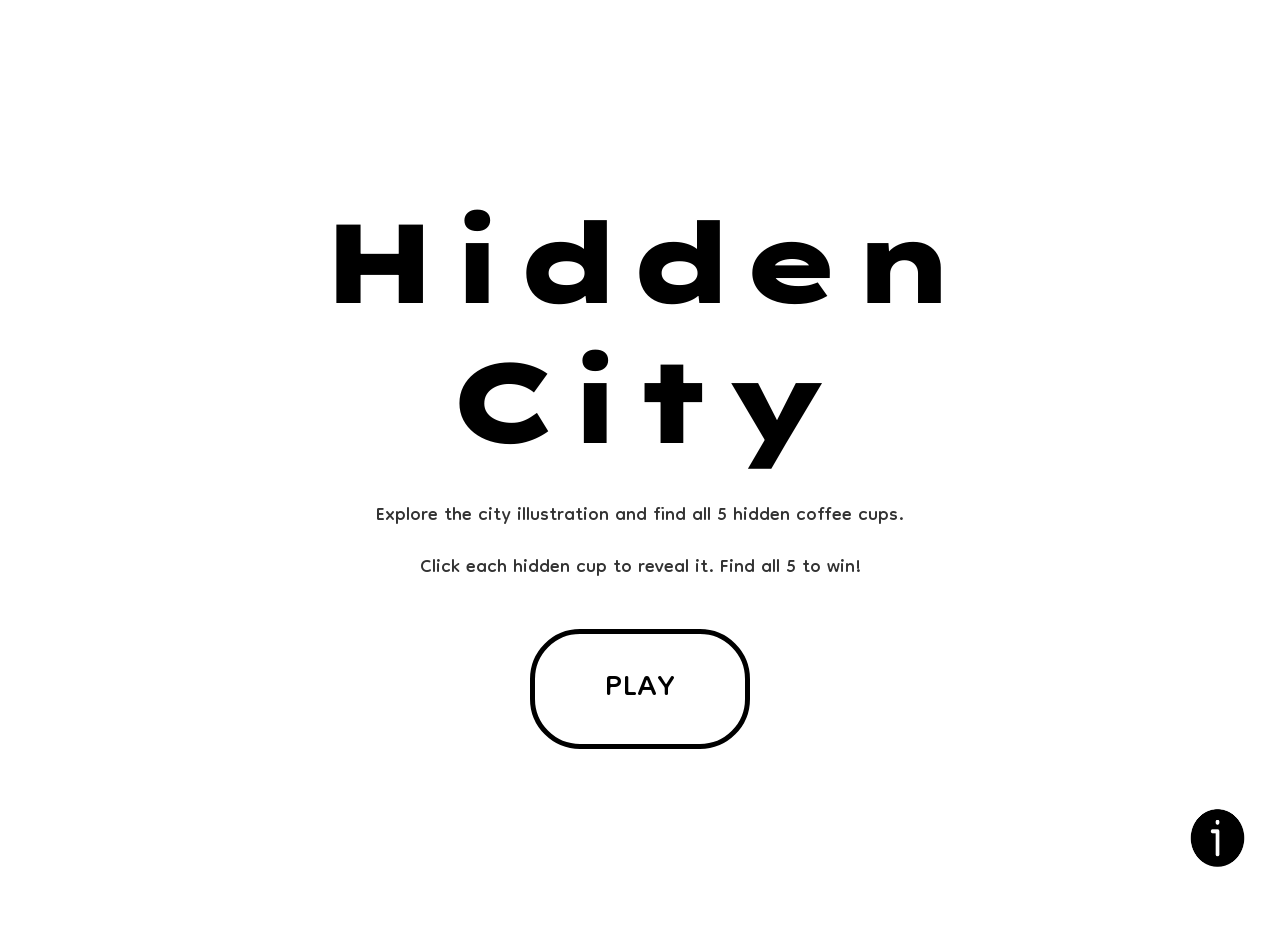
==== commit a803d0d9: "update" ====
--- a/idex.html
+++ b/idex.html
@@ -14,9 +14,24 @@
       rel="stylesheet"
     />
   </head>
+  <!-- Hidden City is an interactive hidden object game in a browser-based environment, 
+   centered around the act of clicking. Users explore a black-and-white city illustration, 
+   searching for five hidden coffee cups. The game engages players through visual attention, 
+   exploration, and reward-based feedback, making every click a moment of discovery. -->
+
+  <!-- The design emphasizes simplicity and clarity, aiming for a single, carefully crafted 
+    "click experience" rather than complex interactions. In today's world, where people are 
+    constantly on the go, scrolling or clicking content without truly paying attention, this 
+    prototype aims to create a small moment of slowing down. Inspired by games like “Where’s Wally” 
+    and “Hidden Folks,” I chose urban illustrations to create a calming atmosphere of exploration. 
+    This minimalism fosters meaningful feedback, ease of use, and aesthetic consistency. -->
   <body>
     <main class="app">
       <!-- Home page -->
+      <!-- The interaction flow begins with a homepage that introduces the game concept before 
+        users even click. This provides a cognitive orientation, ensuring that first-time users 
+        aren't overwhelmed, while repeat players can jump directly to the challenges. Once players 
+        enter the main game area, they can immediately begin interacting with the city illustrations. -->
       <section id="home-screen" class="screen">
         <div class="home-panel">
           <h1 id="title">Hidden City</h1>
@@ -33,17 +48,27 @@
         <div class="game-container">
           <header class="game-header">
             <div class="header-left">
+              <!-- The homepage navigation not only reinforces the game's branding but
+                  also provides a consistent point of return for users. Its placement on 
+                  the left side aligns with traditional web navigation patterns, helping 
+                  users intuitively connect this area to the "Back" or "Exit" actions. -->
               <button id="homeNav" class="home-nav" title="Back to Home">
                 Hidden City
               </button>
             </div>
             <div class="header-center">
+              <!-- This small image of a coffee cup and a text label visually cue the user 
+                 to always know what item to look for, without having to pause or open the help panel. -->
               <div class="hint">
                 <img src="hint.png" alt="Hint Icon" class="hint-icon" />
                 <div class="hint-label">Find: Coffee Cup</div>
               </div>
             </div>
             <div class="header-right">
+              <!-- The timer on the right provides players with immediate performance feedback, 
+                 psychologically motivating them to complete tasks while also providing measurable progress. 
+                 The continuous display of the timer, with no time limit, allows users to self-assess their 
+                 pacing without feeling pressured. -->
               <div id="timer" class="timer" aria-live="polite">00:00</div>
             </div>
           </header>
@@ -95,6 +120,11 @@
           </div>
 
           <!-- Scoreboard -->
+          <!-- I designed the progress bar as a series of five small coffee cup icons to 
+            match the theme. Every time the player successfully clicks on one of the progress
+            icons, it changes from a neutral gray to a warm color, serving as visual confirmation,
+            helping players better track their achievements, reducing cognitive load, and boosting
+            player confidence. -->
           <aside class="hud">
             <div class="scoreboard">
               <div id="progress-container" class="progress-container"></div>
@@ -126,6 +156,9 @@
       </button>
 
       <!-- Instructions panel -->
+      <!-- A floating exclamation point icon is placed in the bottom corner of the interface, 
+        allowing users to access game instructions at any time without leaving the current screen, 
+        improving accessibility and reducing confusion. -->
       <div id="instructionsPanel" class="instructions-panel hidden">
         <h4 id="instrTitle">How to play</h4>
         <ul>
--- a/style.css
+++ b/style.css
@@ -1,3 +1,16 @@
+/* I utilized a monochromatic black and white design as the primary visual element. 
+By removing color from the background, I direct the user's attention to interactive 
+elements and reinforce the concept of "discovery," establishing a calm and focused 
+visual hierarchy. The black and white theme also evokes the aesthetic of hand-drawn 
+line art or newspaper illustrations, echoing the concept of urban observation. 
+The colorful coffee cup serves as the only striking accent, symbolizing discovery and
+ completion, creating a sense of satisfaction and contrast. */
+
+/* The game's visual identity is intentionally limited to a grayscale palette, 
+ and the font uses a clean, modern tone to complement the website's style. The minimalist 
+ use of color enhances usability, reduces cognitive load, and allows players to explore
+  and perceive the details of the illustrations without distraction. */
+
 * {
   margin: 0;
   padding: 0;
@@ -67,7 +80,6 @@
   font-optical-sizing: auto;
   font-weight: 900;
   font-style: normal;
-
   display: flex;
   justify-content: center;
 }
@@ -93,6 +105,11 @@
   letter-spacing: 0.5px;
 }
 
+#start-button {
+  padding: 20px 70px;
+  font-size: 3rem;
+}
+
 .btn:hover {
   transform: translateY(-3px);
   box-shadow: 0 6px 25px rgba(0, 0, 0, 0.6);
@@ -104,21 +121,26 @@
 
 .btn.small {
   padding: 12px 35px;
-  font-size: 1.15rem;
+  font-size: 1.4rem;
+  border: 3px solid #000000;
+  margin-left: 35%;
 }
 
 #resetBtn {
   padding: 16px 45px;
   font-size: 2rem;
+  border: 3px solid #000000;
 }
 #backHomeBtn {
-  font-size: 2rem;
+  padding: 10px 25px;
+  font-size: 1.5rem;
   background-color: #ffffff;
   border: 3px solid #000000;
 }
 
 #playAgainBtn {
-  font-size: 2rem;
+  padding: 10px 25px;
+  font-size: 1.5rem;
   background-color: #ffffff;
   border: 3px solid #000000;
 }
@@ -183,7 +205,8 @@
 
 .home-nav:hover {
   background: #f0f0f0;
-  color: #333;
+  color: #2a2a2a;
+  border-radius: 8px;
 }
 
 .hint {
@@ -197,7 +220,7 @@
 }
 
 .hint-icon {
-  width: 100px;
+  width: 110px;
   height: 70px;
   filter: drop-shadow(0 2px 4px rgba(0, 0, 0, 0.1));
 }
@@ -227,7 +250,7 @@
   display: flex;
   gap: 25px;
   padding: 25px;
-  max-width: 1600px;
+  max-width: 100%;
   margin: 0 auto;
   align-items: flex-start;
 }
@@ -267,13 +290,18 @@
 
 .coffee-cup.found {
   opacity: 1;
-  transform: fadeIn 0.6s ease-out;
-}
-@keyframes fadeIn {
-  from {
+  transform: pop 0.4s ease-out;
+}
+@keyframes pop {
+  0% {
+    transform: scale(0.6);
     opacity: 0;
   }
-  to {
+  80% {
+    transform: scale(1.1);
+  }
+  100% {
+    transform: scale(1);
     opacity: 1;
   }
 }
@@ -300,7 +328,7 @@
   width: 320px;
   display: flex;
   flex-direction: column;
-  gap: 20px;
+  gap: 40px;
   flex-shrink: 0;
 }
 .scoreboard {
@@ -331,6 +359,21 @@
   object-fit: contain;
   transition: all 0.4s ease;
   flex-shrink: 0;
+  display: block;
+  border-radius: 50%;
+  background: #ececec;
+  padding: 8px;
+}
+.progress-cup.active {
+  background: linear-gradient(
+    180deg,
+    #f0ba19,
+    #edb603
+  ); /* warm orange gradient */
+  transform: translateY(-4px);
+  box-shadow: 0 12px 30px rgba(169, 83, 12, 0.16);
+  padding: 10px;
+  filter: drop-shadow(0 2px 6px rgba(0, 0, 0, 0.12));
 }
 
 .message-area {
@@ -341,7 +384,7 @@
 }
 
 .message {
-  font-size: 1.8rem;
+  font-size: 2rem;
   text-align: center;
   line-height: 1.6;
 }
@@ -367,42 +410,47 @@
   justify-content: center;
 }
 .instructions-img {
-  width: 50px;
-  height: 50px;
+  width: 85px;
+  height: 70px;
 }
 
 .instructions-floating:hover {
   transform: scale(1.3);
 }
-.instructions-panel {
-  position: fixed;
-  width: 90%;
-  top: 50%;
-  left: 50%;
-  transform: translate(-50%, -50%);
-  background: white;
-  padding: 45px;
-  border: 3px solid #000000;
-  border-radius: 25px;
-  box-shadow: 0 25px 80px rgba(0, 0, 0, 0.25);
-  max-width: 550px;
-  z-index: 1001;
-}
-
-.instructions-panel::before {
-  content: "";
+
+/* When either the Instructions Panel or the Congratulations Panel is active, 
+a translucent dark overlay appears behind it, darkening the rest of the interface 
+and directing the player's attention to the front panel, maintaining visual clarity. */
+.modal-overlay {
   position: fixed;
   top: 0;
   left: 0;
   right: 0;
   bottom: 0;
   background: rgba(0, 0, 0, 0.6);
-  z-index: -1;
+  z-index: 999;
+  backdrop-filter: blur(3px);
+}
+
+.instructions-panel {
+  position: fixed;
+  top: 50%;
+  left: 50%;
+  transform: translate(-50%, -50%);
+  background: #f4f2e9;
+  padding: 45px;
+  border-radius: 25px;
+  box-shadow: 0 25px 80px rgba(0, 0, 0, 0.4);
+  max-width: 550px;
+  width: 90%;
+  z-index: 1001;
+  border: 3px solid #000000;
+  background-clip: padding-box;
 }
 
 #instrTitle {
-  font-size: 3rem;
-  margin-bottom: 25px;
+  font-size: 4rem;
+  margin-bottom: 15px;
   color: #000000;
   font-weight: 700;
 }
@@ -430,19 +478,24 @@
   line-height: 1.4;
 }
 
+/* The Congratulations Panel uses a light beige background and animation to give success 
+a slightly celebratory tone. However, it follows the visual system of the rest of the game, 
+creating a pop-up effect that conveys a sense of accomplishment. */
 .congrats-panel {
   position: fixed;
   top: 50%;
   left: 50%;
   transform: translate(-50%, -50%);
-  background: white;
-  padding: 50px;
+  background: #f4f2e9;
+  padding: 60px;
   border: 3px solid #000000;
   border-radius: 30px;
   box-shadow: 0 25px 80px rgba(0, 0, 0, 0.25);
   max-width: 550px;
-  z-index: 1001;
+  z-index: 1000;
   animation: celebrate 0.6s ease-out;
+  background-clip: padding-box;
+  text-align: center;
 }
 
 @keyframes celebrate {
@@ -459,23 +512,15 @@
   }
 }
 
-.congrats-panel::before {
-  content: "";
-  position: fixed;
-  top: 0;
-  left: 0;
-  right: 0;
-  bottom: 0;
-  background: rgba(0, 0, 0, 0.6);
-  z-index: -1;
-}
-
 #congratsTitle {
-  font-size: 4rem;
+  font-size: 3rem;
   margin-bottom: 15px;
   color: #000000;
   font-weight: 700;
-  font-family: "Lexend Zetta", sans-serif;
+  font-family: "Readex Pro", sans-serif;
+  font-optical-sizing: auto;
+  font-style: normal;
+  font-variation-settings: "HEXP" 0;
 }
 
 #congratsMessage {
@@ -490,6 +535,7 @@
   margin-bottom: 35px;
   font-family: "Courier New", monospace;
   font-weight: 600;
+  color: #3f2815;
 }
 
 .congrat-actions {
